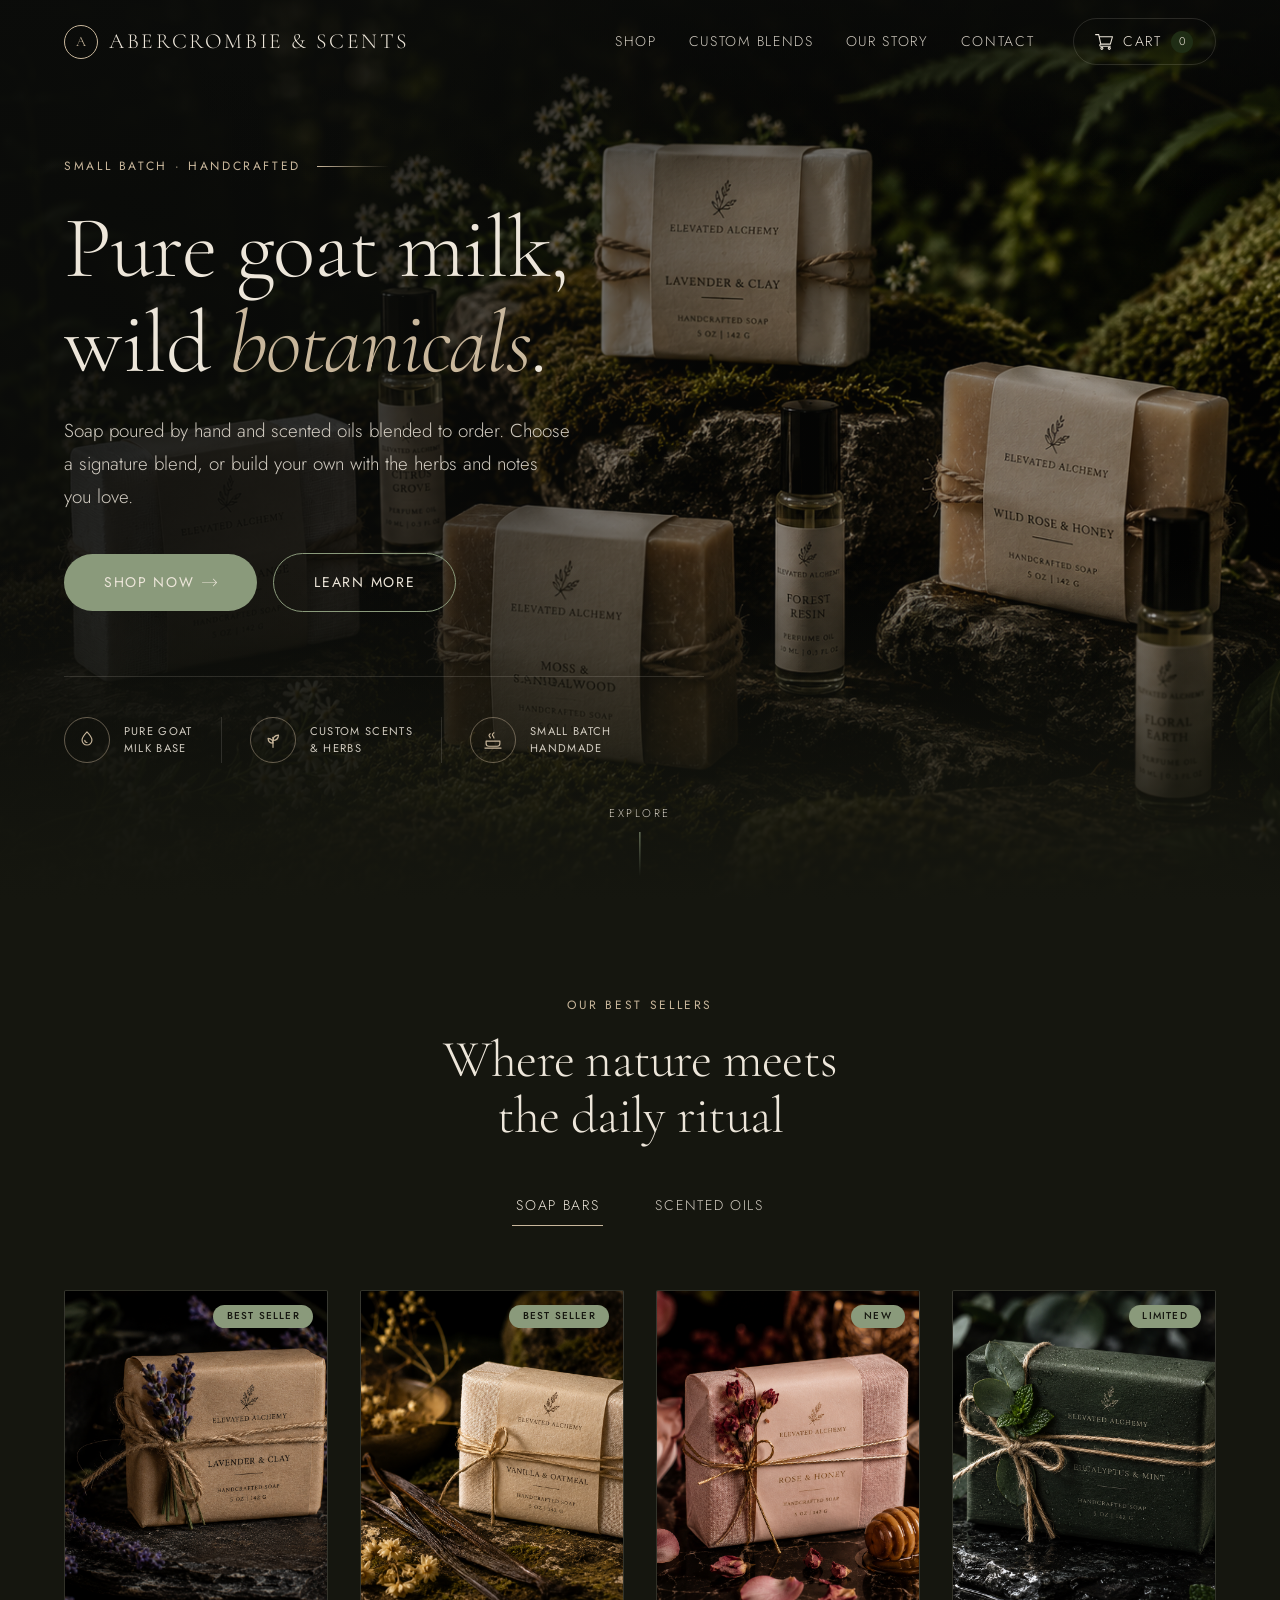
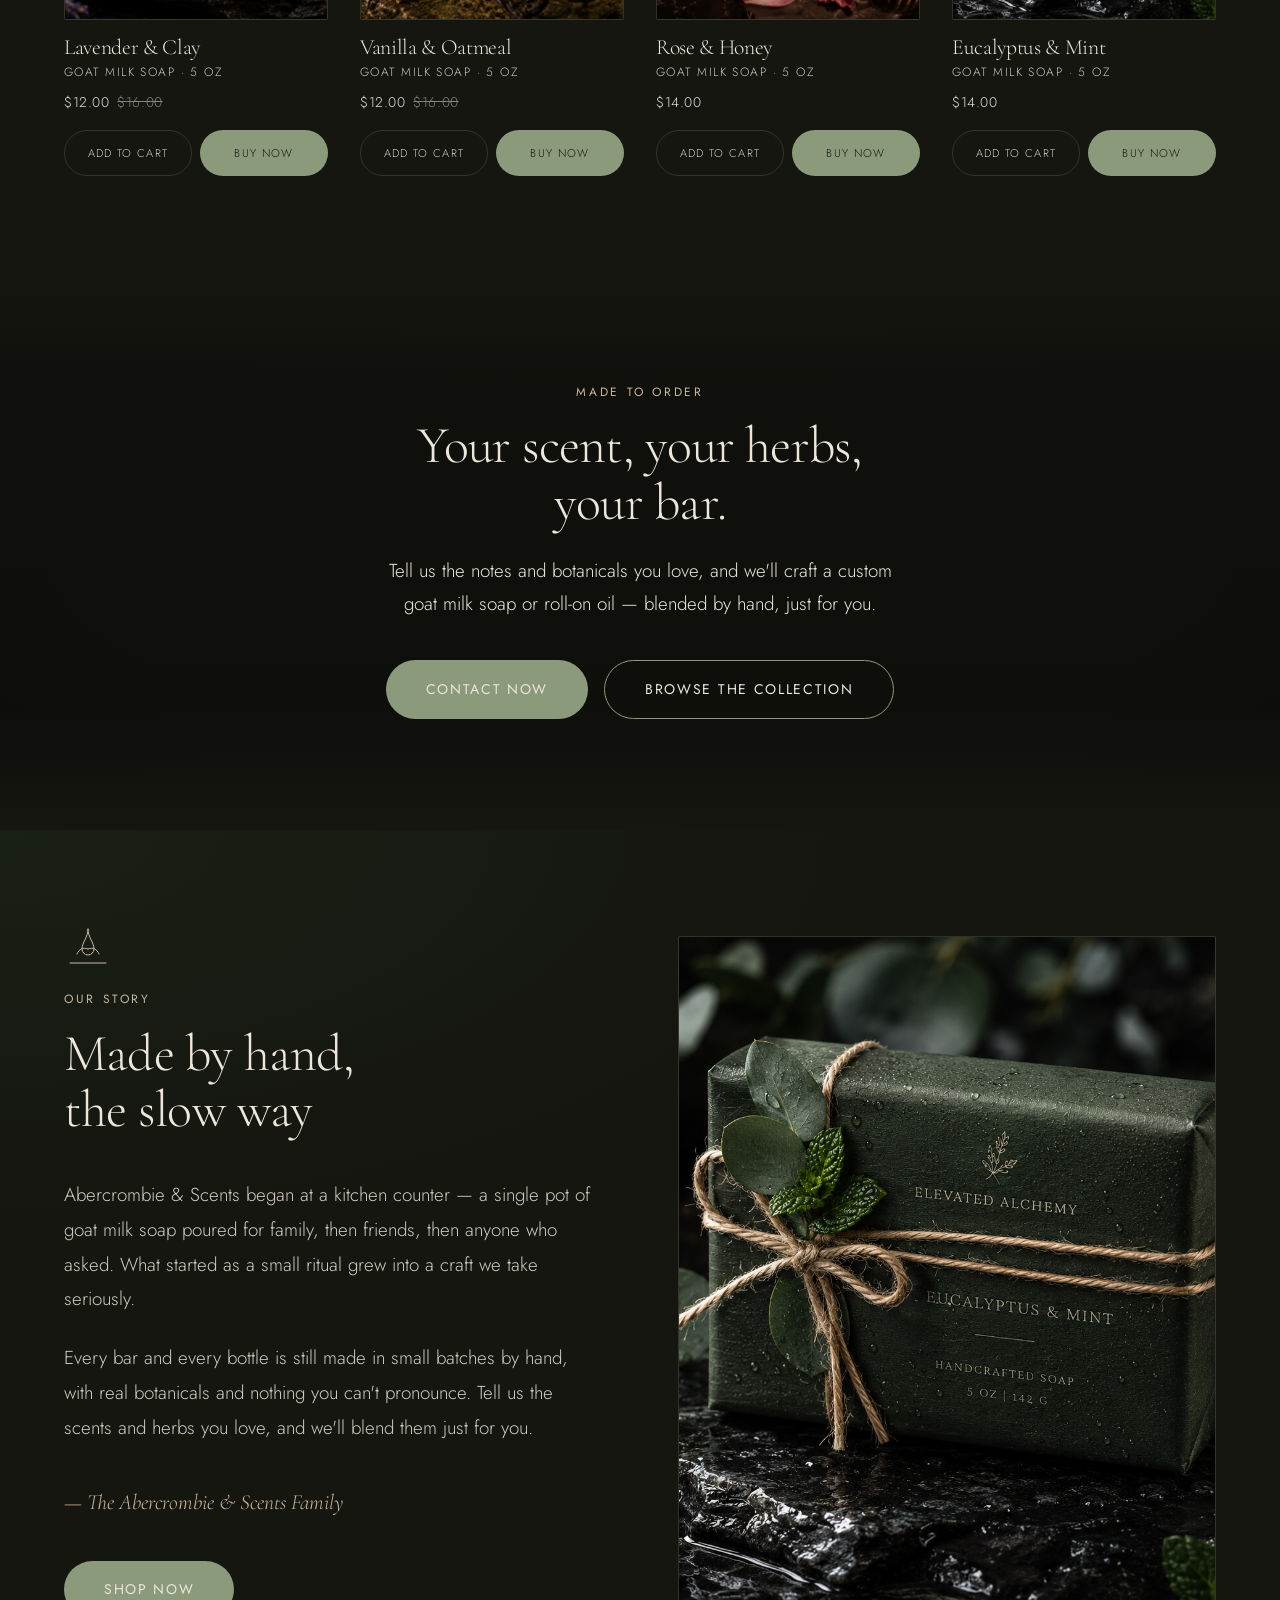
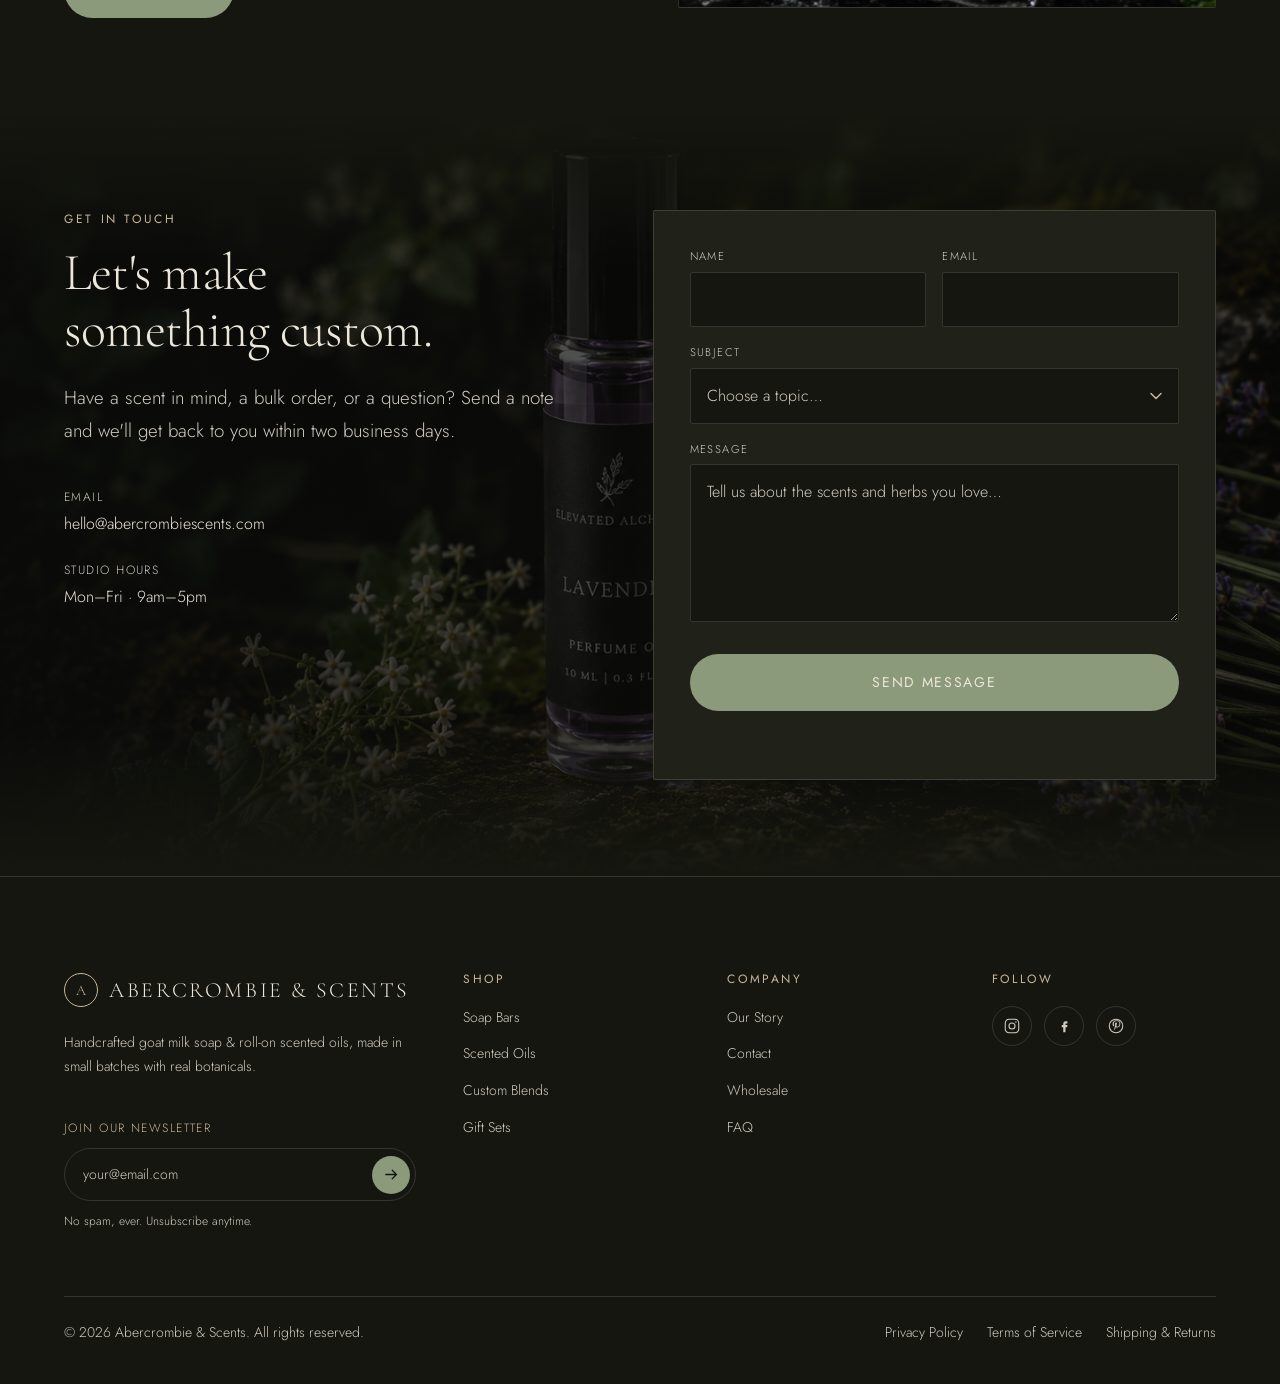
==== index.html @ 41a9bd31 "Initial commit" ====
<!DOCTYPE html>
<html lang="en">
<head>
  <meta charset="UTF-8" />
  <meta name="viewport" content="width=device-width, initial-scale=1.0" />
  <title>Abercrombie &amp; Scents — Handcrafted Goat Milk Soap &amp; Scented Oils</title>
  <meta name="description" content="Small-batch goat milk soap and roll-on scented oils, made by hand with botanicals. Custom scents and herbs on request." />

  <link rel="preconnect" href="https://fonts.googleapis.com" />
  <link rel="preconnect" href="https://fonts.gstatic.com" crossorigin />
  <link href="https://fonts.googleapis.com/css2?family=Cormorant+Garamond:ital,wght@0,300;0,400;1,300;1,400&family=Jost:wght@300;400;500&display=swap" rel="stylesheet" />

  <link rel="stylesheet" href="css/global.css" />
  <link rel="stylesheet" href="styles.css" />
</head>
<body>

  <!-- ===================== NAVIGATION ===================== -->
  <header class="nav" id="nav">
    <div class="container nav__inner">

      <a class="nav__logo" href="#" aria-label="Abercrombie and Scents — home">
        <span class="nav__mark" aria-hidden="true">A</span>
        <span class="nav__wordmark">Abercrombie &amp; Scents</span>
      </a>

      <button class="nav__toggle" id="nav-toggle" type="button"
              aria-expanded="false" aria-controls="nav-menu" aria-label="Toggle menu">
        <span></span><span></span><span></span>
      </button>

      <div class="nav__menu" id="nav-menu">
        <nav class="nav__links" aria-label="Primary">
          <a class="nav__link" href="#collection">Shop</a>
          <a class="nav__link" href="#custom">Custom Blends</a>
          <a class="nav__link" href="#about">Our Story</a>
          <a class="nav__link" href="#contact">Contact</a>
        </nav>

        <a class="nav__cart" href="#cart" data-cart-open aria-label="Open cart, 0 items">
            <svg class="nav__cart-icon" height="512pt" viewBox="0 -31 512.00026 512" width="512pt" xmlns="http://www.w3.org/2000/svg" id="fi_1170678"><path d="m164.960938 300.003906h.023437c.019531 0 .039063-.003906.058594-.003906h271.957031c6.695312 0 12.582031-4.441406 14.421875-10.878906l60-210c1.292969-4.527344.386719-9.394532-2.445313-13.152344-2.835937-3.757812-7.269531-5.96875-11.976562-5.96875h-366.632812l-10.722657-48.253906c-1.527343-6.863282-7.613281-11.746094-14.644531-11.746094h-90c-8.285156 0-15 6.714844-15 15s6.714844 15 15 15h77.96875c1.898438 8.550781 51.3125 230.917969 54.15625 243.710938-15.941406 6.929687-27.125 22.824218-27.125 41.289062 0 24.8125 20.1875 45 45 45h272c8.285156 0 15-6.714844 15-15s-6.714844-15-15-15h-272c-8.269531 0-15-6.730469-15-15 0-8.257812 6.707031-14.976562 14.960938-14.996094zm312.152343-210.003906-51.429687 180h-248.652344l-40-180zm0 0"></path><path d="m150 405c0 24.8125 20.1875 45 45 45s45-20.1875 45-45-20.1875-45-45-45-45 20.1875-45 45zm45-15c8.269531 0 15 6.730469 15 15s-6.730469 15-15 15-15-6.730469-15-15 6.730469-15 15-15zm0 0"></path><path d="m362 405c0 24.8125 20.1875 45 45 45s45-20.1875 45-45-20.1875-45-45-45-45 20.1875-45 45zm45-15c8.269531 0 15 6.730469 15 15s-6.730469 15-15 15-15-6.730469-15-15 6.730469-15 15-15zm0 0"></path></svg>
          <span class="nav__cart-label">Cart</span>
          <span class="nav__cart-count" data-cart-count>0</span>
        </a>
      </div>

    </div>
  </header>

  <main>

    <!-- ===================== HERO ===================== -->
    <section class="hero" id="hero">

      <div class="hero__media">
        <picture>
          <source srcset="images/hero-img.png" type="image/png" />
          <img src="images/hero-img.png"
               alt="Handcrafted goat milk soap bars and roll-on scented oils resting on moss-covered stone in a forest." />
        </picture>
      </div>

      <div class="container hero__inner">
        <div class="hero__content">

          <p class="eyebrow hero__eyebrow">Small Batch · Handcrafted</p>

          <h1 class="hero__title">
            Pure goat milk,<br />
            wild <em>botanicals</em>.
          </h1>

          <p class="lead hero__lead">
            Soap poured by hand and scented oils blended to order. Choose a signature
            blend, or build your own with the herbs and notes you love.
          </p>

          <div class="hero__actions">
            <a class="btn btn--primary" href="#collection">Shop Now <svg class="btn__icon" aria-hidden="true" version="1.1" id="fi_664866" xmlns="http://www.w3.org/2000/svg" xmlns:xlink="http://www.w3.org/1999/xlink" x="0px" y="0px" viewBox="0 0 512.009 512.009" xml:space="preserve">
                <g>
                    <g>
                        <path d="M508.625,247.801L508.625,247.801L392.262,131.437c-4.18-4.881-11.526-5.45-16.407-1.269
                            c-4.881,4.18-5.45,11.526-1.269,16.407c0.39,0.455,0.814,0.88,1.269,1.269l96.465,96.582H11.636C5.21,244.426,0,249.636,0,256.063
                            s5.21,11.636,11.636,11.636H472.32l-96.465,96.465c-4.881,4.18-5.45,11.526-1.269,16.407s11.526,5.45,16.407,1.269
                            c0.455-0.39,0.88-0.814,1.269-1.269l116.364-116.364C513.137,259.67,513.137,252.34,508.625,247.801z"></path>
                    </g>
                </g>
                <g>
                </g>
                <g>
                </g>
                <g>
                </g>
                <g>
                </g>
                <g>
                </g>
                <g>
                </g>
                <g>
                </g>
                <g>
                </g>
                <g>
                </g>
                <g>
                </g>
                <g>
                </g>
                <g>
                </g>
                <g>
                </g>
                <g>
                </g>
                <g>
                </g>
                </svg></a>
            <a class="btn btn--ghost" href="#about">Learn More</a>
          </div>

          <ul class="trust">

            <li class="trust__item">
              <span class="trust__icon" aria-hidden="true">
                <svg viewBox="0 0 24 24">
                  <path d="M12 3.2c3.4 3.6 5.4 6.3 5.4 8.9A5.4 5.4 0 0 1 12 17.5a5.4 5.4 0 0 1-5.4-5.4c0-2.6 2-5.3 5.4-8.9Z" />
                  <path d="M9.6 12.3a2.4 2.4 0 0 0 2.4 2.4" />
                </svg>
              </span>
              <span class="trust__label">Pure Goat<br />Milk Base</span>
            </li>

            <li class="trust__item">
              <span class="trust__icon" aria-hidden="true">
                <svg viewBox="0 0 24 24">
                  <path d="M12 20V9" />
                  <path d="M12 12.5c0-3 2.2-5.4 6-5.8-.2 3.7-2.4 5.8-6 5.8Z" />
                  <path d="M12 15.4c-3.2 0-5.2-1.9-5.4-5.2 3.4.4 5.4 2.5 5.4 5.2Z" />
                </svg>
              </span>
              <span class="trust__label">Custom Scents<br />&amp; Herbs</span>
            </li>

            <li class="trust__item">
              <span class="trust__icon" aria-hidden="true">
                <svg viewBox="0 0 24 24">
                  <path d="M4.5 13.2h15v2.6a3 3 0 0 1-3 3h-9a3 3 0 0 1-3-3z" />
                  <path d="M9 9.7c0-1.2-1.3-1.5-1.3-2.7 0-.8.6-1.4 1.3-1.8" />
                  <path d="M13 9.7c0-1.5-1.6-1.9-1.6-3.4 0-1 .7-1.8 1.6-2.3" />
                  <path d="M3.2 20.8h17.6" />
                </svg>
              </span>
              <span class="trust__label">Small Batch<br />Handmade</span>
            </li>

          </ul>

        </div>
      </div>

      <a class="hero__scroll" href="#collection" aria-label="Scroll to the collection">
        Explore
        <span aria-hidden="true"></span>
      </a>

    </section>

    <!-- ===================== BEST SELLERS ===================== -->
    <section class="section shop" id="collection">
      <div class="container">

        <header class="shop__head">
          <p class="eyebrow">Our Best Sellers</p>
          <h2 class="shop__title">Where nature meets<br />the daily ritual</h2>
        </header>

        <!-- Category tabs -->
        <div class="tabs" role="tablist" aria-label="Product categories">
          <button class="tabs__btn is-active" role="tab" type="button"
                  data-filter="soap" aria-selected="true">Soap Bars</button>
          <button class="tabs__btn" role="tab" type="button"
                  data-filter="oil" aria-selected="false">Scented Oils</button>
        </div>

        <!-- Product grid -->
        <ul class="grid" id="product-grid">

          <!-- ---------- SOAP BARS ---------- -->

          <li class="card" data-category="soap" data-id="lavender-clay" data-name="Lavender &amp; Clay" data-price="12.00" data-compare="16.00" data-meta="Goat Milk Soap · 5 oz" data-image="images/soap-1.png" data-alt="Lavender and Clay handcrafted goat milk soap bar" data-desc="Calming French lavender whipped into mineral-rich clay for a gentle, grounding clean.">
            <a class="card__link" href="#product">
              <div class="card__media">
                <span class="card__tag">Best Seller</span>
                <picture>
                  <img src="images/soap-1.png" alt="Lavender and Clay handcrafted goat milk soap bar" loading="lazy" />
                </picture>
              </div>
              <h3 class="card__name">Lavender &amp; Clay</h3>
              <p class="card__meta">Goat Milk Soap · 5 oz</p>
              <p class="card__price">$12.00 <s>$16.00</s></p>
            </a>
            <div class="card__actions">
              <button class="card__btn card__btn--add" type="button" data-add>Add to Cart</button>
              <button class="card__btn card__btn--buy" type="button" data-buy>Buy Now</button>
            </div>
          </li>

          <li class="card" data-category="soap" data-id="vanilla-oatmeal" data-name="Vanilla &amp; Oatmeal" data-price="12.00" data-compare="16.00" data-meta="Goat Milk Soap · 5 oz" data-image="images/soap-2.png" data-alt="Vanilla and Oatmeal handcrafted goat milk soap bar" data-desc="Warm vanilla and finely milled oats soothe and soften — our most comforting bar.">
            <a class="card__link" href="#product">
              <div class="card__media">
                <span class="card__tag">Best Seller</span>
                <picture>
                  <img src="images/soap-2.png" alt="Vanilla and Oatmeal handcrafted goat milk soap bar" loading="lazy" />
                </picture>
              </div>
              <h3 class="card__name">Vanilla &amp; Oatmeal</h3>
              <p class="card__meta">Goat Milk Soap · 5 oz</p>
              <p class="card__price">$12.00 <s>$16.00</s></p>
            </a>
            <div class="card__actions">
              <button class="card__btn card__btn--add" type="button" data-add>Add to Cart</button>
              <button class="card__btn card__btn--buy" type="button" data-buy>Buy Now</button>
            </div>
          </li>

          <li class="card" data-category="soap" data-id="rose-honey" data-name="Rose &amp; Honey" data-price="14.00" data-compare="" data-meta="Goat Milk Soap · 5 oz" data-image="images/soap-3.png" data-alt="Rose and Honey handcrafted goat milk soap bar" data-desc="Damask rose and raw honey for a softly floral, deeply nourishing lather.">
            <a class="card__link" href="#product">
              <div class="card__media">
                <span class="card__tag">New</span>
                <picture>
                  <img src="images/soap-3.png" alt="Rose and Honey handcrafted goat milk soap bar" loading="lazy" />
                </picture>
              </div>
              <h3 class="card__name">Rose &amp; Honey</h3>
              <p class="card__meta">Goat Milk Soap · 5 oz</p>
              <p class="card__price">$14.00</p>
            </a>
            <div class="card__actions">
              <button class="card__btn card__btn--add" type="button" data-add>Add to Cart</button>
              <button class="card__btn card__btn--buy" type="button" data-buy>Buy Now</button>
            </div>
          </li>

          <li class="card" data-category="soap" data-id="eucalyptus-mint-soap" data-name="Eucalyptus &amp; Mint" data-price="14.00" data-compare="" data-meta="Goat Milk Soap · 5 oz" data-image="images/soap-4.png" data-alt="Eucalyptus and Mint handcrafted goat milk soap bar" data-desc="Cooling eucalyptus and garden mint to wake the senses in the shower.">
            <a class="card__link" href="#product">
              <div class="card__media">
                <span class="card__tag">Limited</span>
                <picture>
                  <img src="images/soap-4.png" alt="Eucalyptus and Mint handcrafted goat milk soap bar" loading="lazy" />
                </picture>
              </div>
              <h3 class="card__name">Eucalyptus &amp; Mint</h3>
              <p class="card__meta">Goat Milk Soap · 5 oz</p>
              <p class="card__price">$14.00</p>
            </a>
            <div class="card__actions">
              <button class="card__btn card__btn--add" type="button" data-add>Add to Cart</button>
              <button class="card__btn card__btn--buy" type="button" data-buy>Buy Now</button>
            </div>
          </li>

          <!-- ---------- SCENTED OILS ---------- -->

          <li class="card" data-category="oil" data-id="pomegranate-oil" data-name="Pomegranate" data-price="18.00" data-compare="24.00" data-meta="Roll-On Oil · 10 ml" data-image="images/oil-1.png" data-alt="Pomegranate roll-on perfume oil" data-desc="Bright, tart pomegranate over a soft musk — a bold everyday signature." hidden>
            <a class="card__link" href="#product">
              <div class="card__media">
                <span class="card__tag">Best Seller</span>
                <picture>
                  <img src="images/oil-1.png" alt="Pomegranate roll-on perfume oil" loading="lazy" />
                </picture>
              </div>
              <h3 class="card__name">Pomegranate</h3>
              <p class="card__meta">Roll-On Oil · 10 ml</p>
              <p class="card__price">$18.00 <s>$24.00</s></p>
            </a>
            <div class="card__actions">
              <button class="card__btn card__btn--add" type="button" data-add>Add to Cart</button>
              <button class="card__btn card__btn--buy" type="button" data-buy>Buy Now</button>
            </div>
          </li>

          <li class="card" data-category="oil" data-id="lavender-oil" data-name="Lavender" data-price="18.00" data-compare="" data-meta="Roll-On Oil · 10 ml" data-image="images/soil-2.png" data-alt="Lavender roll-on perfume oil" data-desc="Pure lavender in a skin-safe roll-on — calm you can carry anywhere." hidden>
            <a class="card__link" href="#product">
              <div class="card__media">
                <span class="card__tag">New</span>
                <picture>
                  <img src="images/soil-2.png" alt="Lavender roll-on perfume oil" loading="lazy" />
                </picture>
              </div>
              <h3 class="card__name">Lavender</h3>
              <p class="card__meta">Roll-On Oil · 10 ml</p>
              <p class="card__price">$18.00</p>
            </a>
            <div class="card__actions">
              <button class="card__btn card__btn--add" type="button" data-add>Add to Cart</button>
              <button class="card__btn card__btn--buy" type="button" data-buy>Buy Now</button>
            </div>
          </li>

          <li class="card" data-category="oil" data-id="eucalyptus-mint-oil" data-name="Eucalyptus &amp; Mint" data-price="20.00" data-compare="" data-meta="Roll-On Oil · 10 ml" data-image="images/oil-4.png" data-alt="Eucalyptus and Mint roll-on perfume oil" data-desc="Crisp eucalyptus and mint for a clarifying, invigorating lift." hidden>
            <a class="card__link" href="#product">
              <div class="card__media">
                <span class="card__tag">Best Seller</span>
                <picture>
                  <img src="images/oil-4.png" alt="Eucalyptus and Mint roll-on perfume oil" loading="lazy" />
                </picture>
              </div>
              <h3 class="card__name">Eucalyptus &amp; Mint</h3>
              <p class="card__meta">Roll-On Oil · 10 ml</p>
              <p class="card__price">$20.00</p>
            </a>
            <div class="card__actions">
              <button class="card__btn card__btn--add" type="button" data-add>Add to Cart</button>
              <button class="card__btn card__btn--buy" type="button" data-buy>Buy Now</button>
            </div>
          </li>

          <li class="card" data-category="oil" data-id="vanilla-oil" data-name="Vanilla" data-price="20.00" data-compare="" data-meta="Roll-On Oil · 10 ml" data-image="images/oil-2.png" data-alt="Vanilla roll-on perfume oil" data-desc="Smooth vanilla warmed with honey for a cozy scent that lingers." hidden>
            <a class="card__link" href="#product">
              <div class="card__media">
                <span class="card__tag">Best Seller</span>
                <picture>
                  <img src="images/oil-2.png" alt="Vanilla roll-on perfume oil" loading="lazy" />
                </picture>
              </div>
              <h3 class="card__name">Vanilla</h3>
              <p class="card__meta">Roll-On Oil · 10 ml</p>
              <p class="card__price">$20.00</p>
            </a>
            <div class="card__actions">
              <button class="card__btn card__btn--add" type="button" data-add>Add to Cart</button>
              <button class="card__btn card__btn--buy" type="button" data-buy>Buy Now</button>
            </div>
          </li>

        </ul>

        <!-- <div class="shop__foot">
          <a class="btn btn--ghost" href="#collection">View All Products</a>
        </div> -->

      </div>
    </section>

    <!-- ===================== CUSTOM BLENDS BANNER ===================== -->
    <section class="banner" id="custom" aria-label="Custom blends">

      <!-- Rotating background — crossfades in pure CSS. Swap these three
           images for any others; order top-to-bottom = slide 1, 2, 3. -->
      <div class="banner__slides" aria-hidden="true">
        <div class="banner__slide">
          <picture><img src="images/soap-1.png" alt="" loading="lazy" /></picture>
        </div>
        <div class="banner__slide">
          <picture><img src="images/soap-4.png" alt="" loading="lazy" /></picture>
        </div>
        <div class="banner__slide">
          <picture><img src="images/oil-2.png" alt="" loading="lazy" /></picture>
        </div>
      </div>

      <div class="container banner__inner">
        <p class="eyebrow">Made to Order</p>
        <h2 class="banner__title">Your scent, your herbs,<br />your bar.</h2>
        <p class="lead banner__lead">
          Tell us the notes and botanicals you love, and we'll craft a custom
          goat milk soap or roll-on oil — blended by hand, just for you.
        </p>
        <div class="banner__actions">
          <a class="btn btn--primary" href="#contact">Contact Now</a>
          <a class="btn btn--ghost" href="#collection">Browse the Collection</a>
        </div>
      </div>

    </section>

    <!-- ===================== OUR STORY ===================== -->
    <section class="section story" id="about">
      <div class="container story__grid">

        <div class="story__content">
          <svg class="story__mark" viewBox="0 0 48 40" aria-hidden="true">
            <path d="M24 3c0 9-6 13-6 20a6 6 0 0 0 12 0c0-7-6-11-6-20Z" />
            <path d="M24 23c-5-2-9 0-11 5m11-5c5-2 9 0 11 5" />
            <path d="M6 37h36" />
          </svg>

          <p class="eyebrow">Our Story</p>
          <h2 class="story__title">Made by hand,<br />the slow way</h2>

          <div class="story__body">
            <p>Abercrombie &amp; Scents began at a kitchen counter — a single pot of
            goat milk soap poured for family, then friends, then anyone who asked.
            What started as a small ritual grew into a craft we take seriously.</p>

            <p>Every bar and every bottle is still made in small batches by hand,
            with real botanicals and nothing you can't pronounce. Tell us the scents
            and herbs you love, and we'll blend them just for you.</p>
          </div>

          <p class="story__sign">— The Abercrombie &amp; Scents Family</p>

          <a class="btn btn--primary story__cta" href="#collection">Shop Now</a>
        </div>

        <!-- Swap soap-4.png for a dedicated lifestyle/founder photo when ready -->
        <div class="story__media">
          <picture>
            <img src="images/soap-4.png"
                 alt="Handcrafted soap resting on wet stone with eucalyptus and mint" loading="lazy" />
          </picture>
        </div>

      </div>
    </section>

    <!-- ===================== CONTACT ===================== -->
    <section class="section contact" id="contact" aria-label="Contact us">

      <!-- Decorative background — swap for any moody botanical shot -->
      <div class="contact__media" aria-hidden="true">
        <picture>
          <img src="images/soil-2.png" alt="" loading="lazy" />
        </picture>
      </div>

      <div class="container contact__grid">

        <div class="contact__intro">
          <p class="eyebrow">Get in Touch</p>
          <h2 class="contact__title">Let's make<br />something custom.</h2>
          <p class="lead contact__lead">
            Have a scent in mind, a bulk order, or a question? Send a note and
            we'll get back to you within two business days.
          </p>

          <ul class="contact__details">
            <li>
              <span class="contact__label">Email</span>
              <a href="mailto:hello@abercrombiescents.com">hello@abercrombiescents.com</a>
            </li>
            <li>
              <span class="contact__label">Studio Hours</span>
              <span>Mon–Fri · 9am–5pm</span>
            </li>
          </ul>
        </div>

        <form class="contact__form" id="contact-form" novalidate>
          <div class="field-row">
            <label class="field">
              <span class="field__label">Name</span>
              <input type="text" name="name" autocomplete="name" required />
            </label>
            <label class="field">
              <span class="field__label">Email</span>
              <input type="email" name="email" autocomplete="email" required />
            </label>
          </div>

          <label class="field">
            <span class="field__label">Subject</span>
            <select class="field__select" name="subject" required>
              <option value="" disabled selected>Choose a topic…</option>
              <option value="custom">Custom blend request</option>
              <option value="general">General question</option>
              <option value="order">Order or shipping help</option>
              <option value="wholesale">Wholesale &amp; bulk orders</option>
              <option value="other">Something else</option>
            </select>
          </label>

          <label class="field">
            <span class="field__label">Message</span>
            <textarea name="message" rows="5" required
                      placeholder="Tell us about the scents and herbs you love…"></textarea>
          </label>

          <button class="btn btn--primary contact__submit" type="submit">Send Message</button>

          <p class="contact__note" id="contact-note" role="status" aria-live="polite"></p>
        </form>

      </div>
    </section>

  </main>

  <!-- ===================== FOOTER ===================== -->
  <footer class="footer">
    <div class="container">

      <div class="footer__top">

        <div class="footer__brand">
          <a class="nav__logo" href="#hero" aria-label="Abercrombie and Scents — home">
            <span class="nav__mark" aria-hidden="true">A</span>
            <span class="nav__wordmark">Abercrombie &amp; Scents</span>
          </a>
          <p class="footer__tagline">
            Handcrafted goat milk soap &amp; roll-on scented oils, made in small
            batches with real botanicals.
          </p>

          <form class="footer__news" id="newsletter-form" novalidate>
            <label class="footer__news-label" for="newsletter-email">Join our newsletter</label>
            <div class="footer__news-field">
              <input class="footer__news-input" id="newsletter-email" type="email"
                     name="email" placeholder="your@email.com" autocomplete="email" required />
              <button class="footer__news-btn" type="submit" aria-label="Subscribe">
                <svg viewBox="0 0 24 24" aria-hidden="true">
                  <path d="M4 12h15M13 6l6 6-6 6" />
                </svg>
              </button>
            </div>
            <p class="footer__news-note" id="newsletter-note" role="status" aria-live="polite">
              No spam, ever. Unsubscribe anytime.
            </p>
          </form>
        </div>

        <nav class="footer__col" aria-label="Shop">
          <h3 class="footer__heading">Shop</h3>
          <a class="footer__link" href="#collection" data-shop-tab="soap">Soap Bars</a>
          <a class="footer__link" href="#collection" data-shop-tab="oil">Scented Oils</a>
          <a class="footer__link" href="#custom">Custom Blends</a>
          <a class="footer__link" href="#collection">Gift Sets</a>
        </nav>

        <nav class="footer__col" aria-label="Company">
          <h3 class="footer__heading">Company</h3>
          <a class="footer__link" href="#about">Our Story</a>
          <a class="footer__link" href="#contact">Contact</a>
          <a class="footer__link" href="#collection">Wholesale</a>
          <a class="footer__link" href="#contact">FAQ</a>
        </nav>

        <div class="footer__col">
          <h3 class="footer__heading">Follow</h3>
          <div class="footer__social">
            <a class="footer__icon" href="#" aria-label="Instagram">
              <svg viewBox="0 0 24 24" aria-hidden="true">
                <rect x="3" y="3" width="18" height="18" rx="5" />
                <circle cx="12" cy="12" r="4" />
                <circle cx="17.2" cy="6.8" r="1" fill="currentColor" stroke="none" />
              </svg>
            </a>
            <a class="footer__icon" href="#" aria-label="Facebook">
              <svg viewBox="0 0 24 24" aria-hidden="true">
                <path d="M14.5 8.5h2V5.6h-2.3c-2 0-3.2 1.2-3.2 3.3v1.7H9v2.9h2v6.9h3v-6.9h2.2l.4-2.9H14v-1.4c0-.5.2-.7.7-.7Z" fill="currentColor" stroke="none" />
              </svg>
            </a>
            <a class="footer__icon" href="#" aria-label="Pinterest">
              <svg viewBox="0 0 24 24" aria-hidden="true">
                <circle cx="12" cy="12" r="9" />
                <path d="M9.8 18c-.3-1 0-2.3.2-3.3l1-4.2s-.3-.5-.3-1.3c0-1.2.7-2 1.5-2 .7 0 1.1.6 1.1 1.2 0 .8-.5 1.9-.7 3-.2.9.4 1.6 1.3 1.6 1.6 0 2.7-2 2.7-4.4 0-1.8-1.2-3.2-3.5-3.2a4 4 0 0 0-4.1 4c0 .8.3 1.4.7 1.8l-.3 1c0 .2-.2.3-.4.2-1-.5-1.6-1.9-1.6-3.2 0-2.6 1.9-5 5.4-5 2.9 0 5 2 5 4.7 0 2.9-1.8 5.2-4.3 5.2-.8 0-1.6-.4-1.9-.9l-.5 2c-.2.7-.6 1.5-.9 2Z" fill="currentColor" stroke="none" />
              </svg>
            </a>
          </div>
        </div>

      </div>

      <div class="footer__bottom">
        <p class="footer__copy">&copy; 2026 Abercrombie &amp; Scents. All rights reserved.</p>
        <div class="footer__legal">
          <a class="footer__link" href="#">Privacy Policy</a>
          <a class="footer__link" href="#">Terms of Service</a>
          <a class="footer__link" href="#">Shipping &amp; Returns</a>
        </div>
      </div>

    </div>
  </footer>

  <!-- ===================== CART DRAWER ===================== -->
  <div class="drawer-scrim" id="cart-scrim" hidden></div>
  <aside class="drawer" id="cart-drawer" aria-hidden="true" aria-label="Shopping cart">
    <header class="drawer__head">
      <h2 class="drawer__title">Your Cart</h2>
      <button class="drawer__close" type="button" data-cart-close aria-label="Close cart">&times;</button>
    </header>

    <div class="drawer__body" id="cart-body">
      <!-- items injected by main.js -->
    </div>

    <p class="drawer__empty" id="cart-empty">Your cart is empty.</p>

    <footer class="drawer__foot" id="cart-foot" hidden>
      <div class="drawer__row">
        <span>Subtotal</span>
        <span id="cart-subtotal">$0.00</span>
      </div>
      <p class="drawer__note">Shipping &amp; taxes calculated at checkout.</p>
      <a class="btn btn--primary drawer__checkout" href="checkout.html">Checkout</a>
    </footer>
  </aside>

  <!-- ===================== QUICK / BUY-NOW MODAL ===================== -->
  <div class="modal" id="quick-modal" aria-hidden="true">
    <div class="modal__scrim" data-modal-close></div>

    <div class="modal__dialog" role="dialog" aria-modal="true" aria-labelledby="qm-name">
      <button class="modal__close" type="button" data-modal-close aria-label="Close">&times;</button>

      <div class="modal__media">
        <picture><img id="qm-img" src="" alt="" /></picture>
      </div>

      <div class="modal__info">
        <p class="modal__meta" id="qm-meta"></p>
        <h3 class="modal__name" id="qm-name"></h3>
        <p class="modal__price" id="qm-price"></p>
        <p class="modal__desc" id="qm-desc"></p>

        <div class="qty" aria-label="Quantity">
          <button class="qty__btn" type="button" data-qty-dec aria-label="Decrease quantity">&minus;</button>
          <span class="qty__val" id="qm-qty">1</span>
          <button class="qty__btn" type="button" data-qty-inc aria-label="Increase quantity">+</button>
        </div>

        <div class="modal__actions">
          <button class="btn btn--primary" type="button" id="qm-checkout">Proceed to Checkout</button>
          <button class="btn btn--ghost" type="button" id="qm-add">Add to Cart</button>
        </div>
      </div>
    </div>
  </div>

  <script src="main.js"></script>
</body>
</html>
---- css/global.css ----
/* ==========================================================================
   ABERCROMBIE & SCENTS — GLOBAL
   Design tokens, reset, typography, and shared components.
   Page-specific styles live in styles.css
   ========================================================================== */

/* --------------------------------------------------------------------------
   1. TOKENS
   -------------------------------------------------------------------------- */
:root {
  /* Core earth palette */
  --color-black:        #15160F;   /* page base — deep warm charcoal */
  --color-charcoal:     #20221A;   /* raised surfaces */
  --color-forest:       #1E2A1C;   /* deep green */
  --color-moss:         #1f2d15;   /* mid green */
  --color-sage:         #8A9A7B;   /* light green — accents, borders */
  --color-bark:         #3A2E23;   /* dark brown */
  --color-clay:         #7A6248;   /* mid brown */
  --color-tan:          #C9B79C;   /* warm tan */
  --color-linen:        #EDE6DA;   /* off-white — primary text */
  --color-white:        #FFFFFF;

  /* Semantic */
  --bg-page:            var(--color-black);
  --bg-surface:         var(--color-charcoal);
  --text-primary:       var(--color-linen);
  --text-muted:         rgba(237, 230, 218, 0.872);
  --text-subtle:        rgba(237, 230, 218, 0.869);
  --accent:             var(--color-moss);
  --accent-hover:       #5C7248;
  --border-hairline:    rgba(237, 230, 218, 0.14);
  /* Typography */
  --font-display: "Cormorant Garamond", "Times New Roman", serif;
  --font-body:    "Jost", "Helvetica Neue", Arial, sans-serif;

  --fs-hero:    clamp(2.75rem, 8vw, 5.5rem);
  --fs-h2:      clamp(2rem, 4.5vw, 3.25rem);
  --fs-h3:      clamp(1.35rem, 2.5vw, 1.75rem);
  --fs-lead:    clamp(1rem, 1.6vw, 1.175rem);
  --fs-body:    1rem;
  --fs-small:   0.875rem;
  --fs-eyebrow: 0.75rem;

  --tracking-wide:  0.12em;
  --tracking-wider: 0.22em;

  /* Spacing */
  --space-xs:  0.5rem;
  --space-sm:  1rem;
  --space-md:  1.5rem;
  --space-lg:  2.5rem;
  --space-xl:  4rem;
  --space-2xl: 6rem;

  /* Layout */
  --container-max: 1360px;
  --gutter: clamp(1.25rem, 5vw, 4rem);
  --nav-height: 84px;

  /* Effects */
  --radius-sm: 2px;
  --radius-pill: 50px;
  --transition: 350ms cubic-bezier(0.22, 1, 0.36, 1);
}

/* --------------------------------------------------------------------------
   2. RESET
   -------------------------------------------------------------------------- */
*,
*::before,
*::after { box-sizing: border-box; }

* { margin: 0; padding: 0; }

html {
  -webkit-text-size-adjust: 100%;
  scroll-behavior: smooth;
}

body {
  background-color: var(--bg-page);
  color: var(--text-primary);
  font-family: var(--font-body);
  font-size: var(--fs-body);
  font-weight: 300;
  line-height: 1.65;
  -webkit-font-smoothing: antialiased;
  -moz-osx-font-smoothing: grayscale;
  overflow-x: hidden;
}

img, picture, svg, video {
  display: block;
  max-width: 100%;
}

button, input, textarea, select {
  font: inherit;
  color: inherit;
  background: none;
  border: none;
}

button { cursor: pointer; }

a {
  color: inherit;
  text-decoration: none;
}

ul, ol { list-style: none; }

:focus-visible {
  outline: 2px solid var(--color-sage);
  outline-offset: 3px;
}

@media (prefers-reduced-motion: reduce) {
  html { scroll-behavior: auto; }
  *, *::before, *::after {
    animation-duration: 0.01ms !important;
    animation-iteration-count: 1 !important;
    transition-duration: 0.01ms !important;
  }
}

/* --------------------------------------------------------------------------
   3. TYPOGRAPHY
   -------------------------------------------------------------------------- */
h1, h2, h3, h4 {
  font-family: var(--font-display);
  font-weight: 300;
  line-height: 1.08;
  letter-spacing: -0.015em;
}

h1 { font-size: var(--fs-hero); }
h2 { font-size: var(--fs-h2); }
h3 { font-size: var(--fs-h3); }

.eyebrow {
  font-family: var(--font-body);
  font-size: var(--fs-eyebrow);
  font-weight: 400;
  letter-spacing: var(--tracking-wider);
  text-transform: uppercase;
  color: var(--color-tan);
}

.lead {
  font-size: var(--fs-lead);
  color: var(--text-muted);
  line-height: 1.75;
  max-width: 46ch;
}

/* --------------------------------------------------------------------------
   4. LAYOUT
   -------------------------------------------------------------------------- */
.container {
  width: 100%;
  max-width: var(--container-max);
  margin-inline: auto;
  padding-inline: var(--gutter);
}

.section {
  padding-block: var(--space-2xl);
}

.visually-hidden {
  position: absolute;
  width: 1px; height: 1px;
  margin: -1px; padding: 0;
  overflow: hidden;
  clip: rect(0 0 0 0);
  white-space: nowrap;
  border: 0;
}

/* --------------------------------------------------------------------------
   5. BUTTONS
   -------------------------------------------------------------------------- */
.btn {
  display: inline-flex;
  align-items: center;
  justify-content: center;
  gap: var(--space-xs);
  padding: 1.05rem 2.5rem;
  font-size: var(--fs-small);
  font-weight: 400;
  letter-spacing: var(--tracking-wide);
  text-transform: uppercase;
  border-radius: var(--radius-pill);
  transition: background-color var(--transition), color var(--transition),
              border-color var(--transition), transform var(--transition);
  white-space: nowrap;
}

.btn:active { transform: translateY(1px); }

/* Solid-path icon inside a button (e.g. the arrow on "Shop Now") */
.btn__icon {
  width: 15px;
  height: 15px;
  flex-shrink: 0;
  fill: currentColor;
  stroke: none;
  transition: transform var(--transition);
}

.btn:hover .btn__icon { transform: translateX(4px); }

.btn--primary {
  background-color: var(--color-sage);
  color: var(--color-linen);
}
.btn--primary:hover { background-color: var(--accent-hover); }

.btn--ghost {
  border: 1px solid var(--color-sage);
  color: var(--text-primary);
}
.btn--ghost:hover {
  border-color: var(--color-sage);
  background-color: var(--color-sage);
}

/* --------------------------------------------------------------------------
   5b. FORM FIELDS  (shared — used on checkout + contact)
   -------------------------------------------------------------------------- */
.field {
  display: block;
  margin-bottom: var(--space-sm);
}

.field__label {
  display: block;
  font-size: 0.7rem;
  letter-spacing: var(--tracking-wide);
  text-transform: uppercase;
  color: var(--text-subtle);
  margin-bottom: 0.4rem;
}

.field input,
.field textarea,
.field select {
  width: 100%;
  padding: 0.85rem 1rem;
  background-color: var(--color-charcoal);
  border: 1px solid var(--border-hairline);
  border-radius: var(--radius-sm);
  color: var(--text-primary);
  transition: border-color var(--transition);
}

.field textarea {
  min-height: 7rem;
  resize: vertical;
  line-height: 1.6;
}

.field input::placeholder,
.field textarea::placeholder { color: var(--text-subtle); }

.field input:focus,
.field textarea:focus,
.field select:focus {
  outline: none;
  border-color: var(--color-sage);
}

/* Select — strip native chrome, add a custom chevron */
.field select {
  appearance: none;
  -webkit-appearance: none;
  padding-right: 2.75rem;
  cursor: pointer;
  color-scheme: dark;   /* dark native dropdown list where supported */
  background-image: url("data:image/svg+xml,%3Csvg xmlns='http://www.w3.org/2000/svg' viewBox='0 0 12 8' fill='none' stroke='%23C9B79C' stroke-width='1.5' stroke-linecap='round' stroke-linejoin='round'%3E%3Cpath d='M1 1.5 6 6.5 11 1.5'/%3E%3C/svg%3E");
  background-repeat: no-repeat;
  background-position: right 1rem center;
  background-size: 12px;
}

/* Placeholder look while the disabled first option is still selected */
.field select:required:invalid { color: var(--text-subtle); }

.field select option { color: var(--text-primary); background-color: var(--color-charcoal); }
.field select option[disabled] { color: var(--text-subtle); }

.field-row {
  display: grid;
  grid-template-columns: repeat(auto-fit, minmax(0, 1fr));
  gap: var(--space-sm);
}

/* --------------------------------------------------------------------------
   6. NAVIGATION
   -------------------------------------------------------------------------- */
.nav {
  position: fixed;
  inset: 0 0 auto 0;
  z-index: 100;
  height: var(--nav-height);
  display: flex;
  align-items: center;
  transition: background-color var(--transition), border-color var(--transition);
  border-bottom: 1px solid transparent;
}

/* Applied by main.js once the user scrolls past the fold */
.nav.is-scrolled {
  background-color: rgba(11, 12, 10, 0.88);
  backdrop-filter: blur(14px);
  border-bottom-color: var(--border-hairline);
}

.nav__inner {
  display: flex;
  align-items: center;
  justify-content: space-between;
  gap: var(--space-md);
  width: 100%;
}

.nav__logo {
  display: flex;
  align-items: center;
  gap: 0.7rem;
  flex-shrink: 0;
}

.nav__mark {
  width: 34px;
  height: 34px;
  border: 1px solid var(--color-tan);
  border-radius: 50%;
  display: grid;
  place-items: center;
  font-family: var(--font-display);
  font-size: 0.9rem;
  color: var(--color-tan);
  flex-shrink: 0;
}

.nav__wordmark {
  font-family: var(--font-display);
  font-size: clamp(1.05rem, 3vw, 1.35rem);
  letter-spacing: var(--tracking-wide);
  text-transform: uppercase;
  line-height: 1;
}

/* --- Menu — inline row on desktop, drawer on mobile --------------------- */
.nav__menu {
  display: flex;
  align-items: center;
  gap: clamp(1.5rem, 3vw, 2.75rem);
}

.nav__links {
  display: flex;
  align-items: center;
  gap: clamp(1.25rem, 2.5vw, 2.5rem);
}

.nav__link {
  position: relative;
  font-size: var(--fs-small);
  letter-spacing: var(--tracking-wide);
  text-transform: uppercase;
  color: var(--text-muted);
  transition: color var(--transition);
  padding-block: 0.25rem;
}

.nav__link::after {
  content: "";
  position: absolute;
  left: 0; bottom: 0;
  width: 100%;
  height: 1px;
  background-color: var(--color-sage);
  transform: scaleX(0);
  transform-origin: left;
  transition: transform var(--transition);
}

.nav__link:hover { color: var(--text-primary); }
.nav__link:hover::after { transform: scaleX(1); }

/* --- Cart --------------------------------------------------------------- */
.nav__cart {
  display: flex;
  align-items: center;
  gap: 0.6rem;
  flex-shrink: 0;
  padding: 0.7rem 1.35rem;
  border: 1px solid var(--border-hairline);
  border-radius: var(--radius-pill);
  font-size: var(--fs-small);
  letter-spacing: var(--tracking-wide);
  text-transform: uppercase;
  transition: border-color var(--transition), background-color var(--transition);
}
.nav__cart:hover {
  border-color: var(--color-sage);
  background-color: rgba(237, 230, 218, 0.06);
}

/* Solid-path icon — fill only, no stroke */
.nav__cart-icon {
  width: 18px;
  height: 18px;
  flex-shrink: 0;
  fill: currentColor;
  stroke: none;
}

.nav__cart-count {
  display: grid;
  place-items: center;
  min-width: 22px;
  height: 22px;
  padding-inline: 6px;
  border-radius: var(--radius-pill);
  background-color: var(--accent);
  font-size: 0.7rem;
  line-height: 1;
}

/* --- Hamburger — mobile only (shown at the breakpoint below) ------------ */
.nav__toggle {
  display: none;
  flex-direction: column;
  justify-content: center;
  align-items: center;
  gap: 5px;
  width: 44px;
  height: 44px;
  flex-shrink: 0;
}

.nav__toggle span {
  display: block;
  width: 22px;
  height: 1px;
  background-color: var(--text-primary);
  transition: transform var(--transition), opacity var(--transition);
}

.nav__toggle[aria-expanded="true"] span:nth-child(1) { transform: translateY(6px) rotate(45deg); }
.nav__toggle[aria-expanded="true"] span:nth-child(2) { opacity: 0; }
.nav__toggle[aria-expanded="true"] span:nth-child(3) { transform: translateY(-6px) rotate(-45deg); }

/* --- Mobile nav --------------------------------------------------------- */
@media (max-width: 900px) {
  :root { --nav-height: 72px; }

  .nav__toggle { display: flex; }

  /* The inline row becomes a drop-down drawer */
  .nav__menu {
    position: fixed;
    top: var(--nav-height);
    right: 0;
    left: 0;
    max-height: calc(100svh - var(--nav-height));
    overflow-y: auto;
    flex-direction: column;
    align-items: stretch;
    gap: 0;
    padding: var(--space-lg) var(--gutter) var(--space-xl);
    background-color: rgba(11, 12, 10, 0.97);
    backdrop-filter: blur(18px);
    border-bottom: 1px solid var(--border-hairline);
    transform: translateY(-10px);
    opacity: 0;
    visibility: hidden;
    pointer-events: none;
    transition: opacity var(--transition), transform var(--transition),
                visibility var(--transition);
  }

  .nav__menu.is-open {
    transform: translateY(0);
    opacity: 1;
    visibility: visible;
    pointer-events: auto;
  }

  .nav__links {
    flex-direction: column;
    align-items: flex-start;
    gap: var(--space-md);
  }

  .nav__link { font-size: 1.05rem; }

  .nav__cart {
    margin-top: var(--space-lg);
    padding: 1rem 1.35rem;
  }

  .nav__cart-label { margin-right: auto; }
}
---- styles.css ----
/* ==========================================================================
   ABERCROMBIE & SCENTS — HOME PAGE
   Page-specific styles only. Tokens, reset, buttons, and nav live in
   css/global.css
   ========================================================================== */

/* --------------------------------------------------------------------------
   HERO
   -------------------------------------------------------------------------- */
.hero {
  position: relative;
  isolation: isolate;
  min-height: 100svh;          /* svh avoids the mobile URL-bar jump */
  display: flex;
  align-items: center;
  padding-top: var(--nav-height);
  padding-bottom: var(--space-xl);
  overflow: hidden;
}

/* --- Background image ---------------------------------------------------- */
.hero__media {
  position: absolute;
  inset: 0;
  z-index: -2;
}

/* <picture> is an inline wrapper — it has to fill the frame itself */
.hero__media picture {
  display: block;
  width: 100%;
  height: 100%;
}

.hero__media img {
  width: 100%;
  height: 100%;
  object-fit: cover;
  /* Desktop: bias right so the product cluster clears the copy on the left */
  object-position: 65% 55%;
  transform: scale(1.04);
  animation: hero-drift 26s ease-in-out infinite alternate;
}

@keyframes hero-drift {
  from { transform: scale(1.04) translate3d(0, 0, 0); }
  to   { transform: scale(1.11) translate3d(-1.2%, -1%, 0); }
}

/* --- Scrims -------------------------------------------------------------- */
/* Horizontal scrim carries the copy on desktop */
.hero__media::after {
  content: "";
  position: absolute;
  inset: 0;
  background:
    linear-gradient(
      100deg,
      rgba(11, 12, 10, 0.94) 0%,
      rgba(11, 12, 10, 0.82) 28%,
      rgba(11, 12, 10, 0.38) 55%,
      rgba(11, 12, 10, 0.15) 100%
    );
}

/* Vertical scrim seats the nav and blends the fold into the page below */
.hero::before {
  content: "";
  position: absolute;
  inset: 0;
  z-index: -1;
  background:
    linear-gradient(to bottom,
      rgba(11, 12, 10, 0.72) 0%,
      rgba(11, 12, 10, 0) 22%,
      rgba(11, 12, 10, 0) 62%,
      rgba(21, 22, 15, 0.85) 92%,
      var(--color-black) 100%
    );
  pointer-events: none;
}

/* --- Copy ---------------------------------------------------------------- */
.hero__inner {
  position: relative;
  z-index: 1;
  width: 100%;
}

.hero__content {
  max-width: 40rem;
}

.hero__eyebrow {
  display: flex;
  align-items: center;
  gap: var(--space-sm);
  margin-bottom: var(--space-md);
}

/* Small rule beside the eyebrow label */
.hero__eyebrow::after {
  content: "";
  flex: 0 0 auto;
  width: clamp(2rem, 6vw, 4.5rem);
  height: 1px;
  background: linear-gradient(to right, var(--color-tan), transparent);
}

.hero__title {
  margin-bottom: var(--space-md);
  text-wrap: balance;
}

.hero__title em {
  font-style: italic;
  color: var(--color-tan);
}

.hero__lead {
  margin-bottom: var(--space-lg);
}

.hero__actions {
  display: flex;
  flex-wrap: wrap;
  align-items: center;
  gap: var(--space-sm);
}

/* --- Trust bar ----------------------------------------------------------- */
.trust {
  display: flex;
  align-items: center;
  margin-top: var(--space-xl);
  padding-top: var(--space-lg);
  border-top: 1px solid var(--border-hairline);
}

.trust__item {
  display: flex;
  align-items: center;
  gap: 0.85rem;
  padding-inline: clamp(1rem, 2.2vw, 1.9rem);
}

.trust__item:first-child { padding-left: 0; }
.trust__item:last-child  { padding-right: 0; }

/* Hairline dividers between items */
.trust__item + .trust__item {
  border-left: 1px solid var(--border-hairline);
}

.trust__icon {
  display: grid;
  place-items: center;
  width: 46px;
  height: 46px;
  flex-shrink: 0;
  border: 1px solid rgba(201, 183, 156, 0.45);
  border-radius: 50%;
  color: var(--color-tan);
  transition: border-color var(--transition), color var(--transition);
}

.trust__icon svg {
  width: 22px;
  height: 22px;
  fill: none;
  stroke: currentColor;
  stroke-width: 1.25;
  stroke-linecap: round;
  stroke-linejoin: round;
}

.trust__item:hover .trust__icon {
  border-color: var(--color-sage);
  color: var(--color-sage);
}

.trust__label {
  font-size: 0.7rem;
  font-weight: 400;
  line-height: 1.5;
  letter-spacing: var(--tracking-wide);
  text-transform: uppercase;
  color: var(--text-muted);
}

/* --- Scroll cue ---------------------------------------------------------- */
.hero__scroll {
  position: absolute;
  left: 50%;
  bottom: var(--space-md);
  transform: translateX(-50%);
  z-index: 1;
  display: flex;
  flex-direction: column;
  align-items: center;
  gap: 0.6rem;
  font-size: 0.7rem;
  letter-spacing: var(--tracking-wider);
  text-transform: uppercase;
  color: var(--text-subtle);
  transition: color var(--transition);
}

.hero__scroll:hover { color: var(--text-primary); }

.hero__scroll span {
  display: block;
  width: 1px;
  height: 44px;
  background: linear-gradient(to bottom, var(--color-sage), transparent);
}

/* --- Entrance ------------------------------------------------------------ */
.hero__content > * {
  animation: hero-rise 1s cubic-bezier(0.22, 1, 0.36, 1) backwards;
}
.hero__content > *:nth-child(1) { animation-delay: 0.10s; }
.hero__content > *:nth-child(2) { animation-delay: 0.20s; }
.hero__content > *:nth-child(3) { animation-delay: 0.30s; }
.hero__content > *:nth-child(4) { animation-delay: 0.40s; }
.hero__content > *:nth-child(5) { animation-delay: 0.50s; }

@keyframes hero-rise {
  from { opacity: 0; transform: translateY(22px); }
  to   { opacity: 1; transform: translateY(0); }
}

/* --------------------------------------------------------------------------
   HERO — RESPONSIVE
   -------------------------------------------------------------------------- */

/* Tablet: soften the horizontal scrim, widen the copy column */
@media (max-width: 1024px) {
  .hero__media img { object-position: 68% 55%; }

  .hero__media::after {
    background:
      linear-gradient(
        105deg,
        rgba(11, 12, 10, 0.94) 0%,
        rgba(11, 12, 10, 0.80) 42%,
        rgba(11, 12, 10, 0.42) 78%,
        rgba(11, 12, 10, 0.25) 100%
      );
  }

  .hero__content { max-width: 34rem; }
}

/* Mobile: copy stacks over the top, product cluster reads underneath */
@media (max-width: 768px) {
  .hero {
    min-height: 92svh;
    align-items: flex-start;
    padding-top: calc(var(--nav-height) + var(--space-lg));
  }

  .hero__media img {
    object-position: 58% 62%;
    animation: none;            /* keep the fold cheap on mobile */
    transform: none;
  }

  /* Swap to a vertical scrim — the copy now sits above the products */
  .hero__media::after {
    background:
      linear-gradient(
        to bottom,
        rgba(11, 12, 10, 0.94) 0%,
        rgba(11, 12, 10, 0.88) 38%,
        rgba(11, 12, 10, 0.55) 62%,
        rgba(11, 12, 10, 0.45) 100%
      );
  }

  .hero__content { max-width: 100%; }

  .hero__lead { max-width: 38ch; }

  .hero__actions { gap: 0.75rem; }

  .hero__actions .btn {
    flex: 1 1 auto;
    min-width: 0;
    padding-inline: 1.5rem;
  }

  /* Trust bar: icon stacks above the label, three across */
  .trust {
    margin-top: var(--space-lg);
    padding-top: var(--space-md);
    align-items: stretch;
  }

  .trust__item {
    flex: 1 1 0;
    flex-direction: column;
    align-items: center;
    text-align: center;
    gap: 0.6rem;
    padding-inline: 0.5rem;
  }

  .trust__icon {
    width: 40px;
    height: 40px;
  }

  .trust__icon svg {
    width: 19px;
    height: 19px;
  }

  .trust__label {
    font-size: 0.625rem;
    letter-spacing: 0.08em;
  }

  .hero__scroll { display: none; }
}

/* Small phones: drop the dividers, tighten the columns */
@media (max-width: 420px) {
  .trust__item {
    padding-inline: 0.25rem;
    gap: 0.5rem;
  }

  .trust__item + .trust__item { border-left: none; }

  .trust__icon {
    width: 36px;
    height: 36px;
  }

  .trust__label { font-size: 0.5875rem; }
}

/* Short landscape phones */
@media (max-height: 560px) and (orientation: landscape) {
  .hero {
    min-height: auto;
    padding-block: calc(var(--nav-height) + var(--space-md)) var(--space-lg);
  }
  .trust { display: none; }
  .hero__scroll { display: none; }
}

/* --------------------------------------------------------------------------
   BEST SELLERS / SHOP
   -------------------------------------------------------------------------- */
.shop {
  background-color: var(--bg-page);
}

.shop__head {
  text-align: center;
  margin-bottom: var(--space-lg);
}

.shop__head .eyebrow {
  display: block;
  margin-bottom: var(--space-sm);
}

.shop__title {
  text-wrap: balance;
}

/* --- Category tabs ------------------------------------------------------- */
.tabs {
  display: flex;
  justify-content: center;
  gap: clamp(1.5rem, 4vw, 3rem);
  margin-bottom: var(--space-xl);
}

.tabs__btn {
  position: relative;
  padding: 0.6rem 0.25rem;
  font-size: var(--fs-small);
  letter-spacing: var(--tracking-wide);
  text-transform: uppercase;
  color: var(--text-subtle);
  transition: color var(--transition);
}

.tabs__btn::after {
  content: "";
  position: absolute;
  left: 0; bottom: 0;
  width: 100%;
  height: 1px;
  background-color: var(--color-tan);
  transform: scaleX(0);
  transition: transform var(--transition);
}

.tabs__btn:hover { color: var(--text-primary); }

.tabs__btn.is-active {
  color: var(--text-primary);
}
.tabs__btn.is-active::after { transform: scaleX(1); }

/* --- Product grid -------------------------------------------------------- */
.grid {
  display: grid;
  grid-template-columns: repeat(4, 1fr);
  gap: clamp(1rem, 2.5vw, 2rem);
}

.card {
  display: flex;
  flex-direction: column;
}

.card[hidden] { display: none; }

.card__link {
  display: flex;
  flex-direction: column;
  flex: 1;
}

/* Media well — the placeholder tone shows until real art lands */
.card__media {
  position: relative;
  aspect-ratio: 4 / 5;
  overflow: hidden;
  margin-bottom: var(--space-sm);
  border: 1px solid var(--border-hairline);
  border-radius: var(--radius-sm);
  background:
    linear-gradient(160deg, #1A1C16 0%, #101209 100%);
}

.card__media picture {
  display: block;
  width: 100%;
  height: 100%;
}

.card__media img {
  width: 100%;
  height: 100%;
  object-fit: cover;
  transition: transform 600ms cubic-bezier(0.22, 1, 0.36, 1);
}

.card:hover .card__media img { transform: scale(1.05); }

/* --- Sage tag, top right ------------------------------------------------- */
.card__tag {
  position: absolute;
  top: 0.85rem;
  right: 0.85rem;
  z-index: 2;
  padding: 0.4rem 0.85rem;
  border-radius: var(--radius-pill);
  background-color: var(--color-sage);
  color: var(--color-black);
  font-size: 0.625rem;
  font-weight: 500;
  letter-spacing: var(--tracking-wide);
  text-transform: uppercase;
  line-height: 1;
}

/* --- Card copy ----------------------------------------------------------- */
.card__name {
  font-size: 1.35rem;
  margin-bottom: 0.2rem;
  transition: color var(--transition);
}

.card:hover .card__name { color: var(--color-tan); }

.card__meta {
  font-size: 0.75rem;
  letter-spacing: var(--tracking-wide);
  text-transform: uppercase;
  color: var(--text-subtle);
  margin-bottom: 0.5rem;
}

.card__price {
  display: flex;
  align-items: baseline;
  gap: 0.5rem;
  font-size: var(--fs-small);
  letter-spacing: 0.04em;
  margin-top: auto;
}

.card__price s {
  color: var(--text-subtle);
  opacity: 0.6;
}

/* --- Card actions: Add to Cart + Buy Now --------------------------------- */
.card__actions {
  display: grid;
  grid-template-columns: 1fr 1fr;
  gap: 0.5rem;
  margin-top: var(--space-sm);
}

.card__btn {
  padding: 0.8rem 0.5rem;
  border-radius: var(--radius-pill);
  font-size: 0.7rem;
  letter-spacing: var(--tracking-wide);
  text-transform: uppercase;
  transition: background-color var(--transition), color var(--transition),
              border-color var(--transition);
}

/* Add to Cart — quiet, outlined */
.card__btn--add {
  border: 1px solid var(--border-hairline);
  color: var(--text-muted);
}
.card__btn--add:hover {
  border-color: var(--color-sage);
  color: var(--color-linen);
}

/* Buy Now — solid, the primary action */
.card__btn--buy {
  background-color: var(--color-sage);
  color: var(--color-black);
}
.card__btn--buy:hover {
  background-color: var(--color-tan);
}

.shop__foot {
  display: flex;
  justify-content: center;
  margin-top: var(--space-xl);
}

/* --------------------------------------------------------------------------
   SHOP — RESPONSIVE
   -------------------------------------------------------------------------- */
@media (max-width: 1024px) {
  .grid { grid-template-columns: repeat(2, 1fr); }
}

@media (max-width: 768px) {
  .grid { grid-template-columns: repeat(2, 1fr); }

  .card__name { font-size: 1.15rem; }

  .tabs { margin-bottom: var(--space-lg); }
}

@media (max-width: 420px) {
  .card__tag {
    top: 0.6rem;
    right: 0.6rem;
    padding: 0.32rem 0.6rem;
    font-size: 0.5625rem;
  }

  /* Stack the two actions on the narrowest screens */
  .card__actions { grid-template-columns: 1fr; }
}

/* --------------------------------------------------------------------------
   CUSTOM BLENDS BANNER
   Full-bleed band with a 3-image CSS crossfade behind centered copy.
   -------------------------------------------------------------------------- */
.banner {
  position: relative;
  isolation: isolate;
  display: flex;
  align-items: center;
  justify-content: center;
  min-height: clamp(440px, 62vh, 640px);
  padding-block: var(--space-2xl);
  overflow: hidden;
  text-align: center;
}

/* --- Rotating background ------------------------------------------------- */
.banner__slides {
  position: absolute;
  inset: 0;
  z-index: -2;
}

.banner__slide {
  position: absolute;
  inset: 0;
  opacity: 0;
  animation: banner-crossfade 21s infinite;
}
.banner__slide:nth-child(1) { animation-delay: 0s; }
.banner__slide:nth-child(2) { animation-delay: 7s; }
.banner__slide:nth-child(3) { animation-delay: 14s; }

.banner__slide picture { display: block; width: 100%; height: 100%; }
.banner__slide img {
  width: 100%;
  height: 100%;
  object-fit: cover;
  object-position: center;
}

/* Each slide holds for ~1/3 of the cycle. The fade-out (33–38%) overlaps
   the next slide's fade-in (its 0–5%) for a seamless crossfade, no dark gap. */
@keyframes banner-crossfade {
  0%   { opacity: 0; }
  5%   { opacity: 1; }
  33%  { opacity: 1; }
  38%  { opacity: 0; }
  100% { opacity: 0; }
}

/* Scrim: (1) fades the top & bottom edges into the page color so the banner
   bleeds into the neighboring sections instead of hard-cutting — same idea as
   the hero's bottom fade; (2) darkens overall so the copy stays legible.
   The 0-alpha stops use the page RGB (21,22,15 = --color-black) so the fade
   doesn't wash through grey. */
.banner::before {
  content: "";
  position: absolute;
  inset: 0;
  z-index: -1;
  background:
    linear-gradient(to bottom,
      var(--color-black) 0%,
      rgba(21, 22, 15, 0) 22%,
      rgba(21, 22, 15, 0) 78%,
      var(--color-black) 100%),
    linear-gradient(to bottom,
      rgba(11, 12, 10, 0.5) 0%,
      rgba(11, 12, 10, 0.72) 100%),
    radial-gradient(120% 90% at 50% 50%, transparent 30%, rgba(11, 12, 10, 0.45) 100%);
}

/* --- Copy ---------------------------------------------------------------- */
.banner__inner {
  display: flex;
  flex-direction: column;
  align-items: center;
}

.banner__title {
  margin: var(--space-sm) 0 var(--space-md);
  text-wrap: balance;
}

.banner__lead {
  margin-bottom: var(--space-lg);
  color: var(--color-linen);
}

.banner__actions {
  display: flex;
  flex-wrap: wrap;
  justify-content: center;
  gap: var(--space-sm);
}

/* Hold on the first frame if motion is reduced */
@media (prefers-reduced-motion: reduce) {
  .banner__slide { animation: none; }
  .banner__slide:nth-child(1) { opacity: 1; }
}

@media (max-width: 480px) {
  .banner__actions { width: 100%; flex-direction: column; }
  .banner__actions .btn { width: 100%; }
}

/* --------------------------------------------------------------------------
   OUR STORY
   -------------------------------------------------------------------------- */
.story {
  background:
    radial-gradient(120% 80% at 0% 0%, rgba(30, 42, 28, 0.5) 0%, transparent 55%),
    var(--bg-page);
}

.story__grid {
  display: grid;
  grid-template-columns: 1fr 1fr;
  gap: clamp(2.5rem, 6vw, 5.5rem);
  align-items: center;
}

.story__content {
  display: flex;
  flex-direction: column;
  align-items: flex-start;
  max-width: 34rem;
}

.story__mark {
  width: 48px;
  height: auto;
  margin-bottom: var(--space-md);
  fill: none;
  stroke: var(--color-tan);
  stroke-width: 1;
  stroke-linecap: round;
  stroke-linejoin: round;
}

.story__title {
  margin: var(--space-sm) 0 var(--space-lg);
  text-wrap: balance;
}

.story__body {
  display: flex;
  flex-direction: column;
  gap: var(--space-md);
}

.story__body p {
  font-size: var(--fs-lead);
  line-height: 1.85;
  color: var(--text-muted);
}

.story__sign {
  margin-top: var(--space-lg);
  font-family: var(--font-display);
  font-style: italic;
  font-size: 1.35rem;
  color: var(--color-tan);
}

.story__cta {
  margin-top: var(--space-lg);
}

/* Image well — gradient shows through if the photo is ever missing */
.story__media {
  aspect-ratio: 4 / 5;
  overflow: hidden;
  border: 1px solid var(--border-hairline);
  border-radius: var(--radius-sm);
  background: linear-gradient(160deg, #1A1C16 0%, #101209 100%);
}

.story__media picture { display: block; width: 100%; height: 100%; }

.story__media img {
  width: 100%;
  height: 100%;
  object-fit: cover;
}

/* Stack on tablet/mobile: image above the text */
@media (max-width: 860px) {
  .story__grid {
    grid-template-columns: 1fr;
    gap: var(--space-lg);
  }

  .story__content {
    max-width: 100%;
    order: 2;
  }

  .story__media {
    order: 1;
    aspect-ratio: 16 / 10;
    max-height: 60vh;
  }
}

/* --------------------------------------------------------------------------
   CONTACT
   -------------------------------------------------------------------------- */
.contact {
  position: relative;
  isolation: isolate;
  overflow: hidden;
  background-color: var(--bg-page);   /* base if the image is missing */
}

/* Background image layer */
.contact__media {
  position: absolute;
  inset: 0;
  z-index: -2;
}
.contact__media picture { display: block; width: 100%; height: 100%; }
.contact__media img {
  width: 100%;
  height: 100%;
  object-fit: cover;
  object-position: center;
}

/* Scrim: darkens for legibility (heavier on the left, under the copy) and
   fades the top & bottom edges into the neighboring sections. */
.contact::before {
  content: "";
  position: absolute;
  inset: 0;
  z-index: -1;
  background:
    linear-gradient(to bottom,
      var(--color-black) 0%,
      rgba(21, 22, 15, 0) 20%,
      rgba(21, 22, 15, 0) 80%,
      var(--color-black) 100%),
    linear-gradient(to right,
      rgba(11, 12, 10, 0.9) 0%,
      rgba(11, 12, 10, 0.68) 55%,
      rgba(11, 12, 10, 0.55) 100%);
}

.contact__grid {
  display: grid;
  grid-template-columns: 1fr 1.1fr;
  gap: clamp(2.5rem, 6vw, 5rem);
  align-items: start;
}

.contact__title {
  margin: var(--space-sm) 0 var(--space-md);
  text-wrap: balance;
}

.contact__lead {
  margin-bottom: var(--space-lg);
}

.contact__details {
  display: flex;
  flex-direction: column;
  gap: var(--space-md);
}

.contact__details li {
  display: flex;
  flex-direction: column;
  gap: 0.2rem;
}

.contact__label {
  font-size: var(--fs-eyebrow);
  letter-spacing: var(--tracking-wide);
  text-transform: uppercase;
  color: var(--text-subtle);
}

.contact__details a { transition: color var(--transition); }
.contact__details a:hover { color: var(--color-tan); }

/* Form sits in a raised card */
.contact__form {
  padding: clamp(1.5rem, 3vw, 2.25rem);
  background-color: var(--color-charcoal);
  border: 1px solid var(--border-hairline);
  border-radius: var(--radius-sm);
}

/* Inputs inside the card lift to the page tone for contrast */
.contact__form .field input,
.contact__form .field textarea,
.contact__form .field select {
  background-color: var(--color-black);
}

.contact__submit { width: 100%; margin-top: var(--space-xs); }

.contact__note {
  margin-top: var(--space-sm);
  font-size: var(--fs-small);
  color: var(--text-subtle);
  text-align: center;
  min-height: 1.2em;
}
.contact__note.is-success { color: var(--color-sage); }

@media (max-width: 760px) {
  .contact__grid { grid-template-columns: 1fr; }
}

/* --------------------------------------------------------------------------
   FOOTER
   -------------------------------------------------------------------------- */
.footer {
  padding-block: var(--space-2xl) var(--space-lg);
  background-color: var(--color-black);
  border-top: 1px solid var(--border-hairline);
}

.footer__top {
  display: grid;
  grid-template-columns: 1.6fr 1fr 1fr 1fr;
  gap: var(--space-xl) var(--space-lg);
  padding-bottom: var(--space-xl);
  border-bottom: 1px solid var(--border-hairline);
}

.footer__brand { max-width: 26rem; }

.footer__brand .nav__logo { margin-bottom: var(--space-md); }

.footer__tagline {
  color: var(--text-muted);
  font-size: var(--fs-small);
  line-height: 1.7;
}

/* --- Newsletter (in the footer brand column) ---------------------------- */
.footer__news {
  margin-top: var(--space-lg);
  max-width: 22rem;
}

.footer__news-label {
  display: block;
  font-size: var(--fs-eyebrow);
  letter-spacing: var(--tracking-wide);
  text-transform: uppercase;
  color: var(--color-tan);
  margin-bottom: 0.6rem;
}

.footer__news-field {
  display: flex;
  align-items: center;
  border: 1px solid var(--border-hairline);
  border-radius: var(--radius-pill);
  padding: 0.3rem 0.3rem 0.3rem 1.1rem;
  transition: border-color var(--transition);
}
.footer__news-field:focus-within { border-color: var(--color-sage); }

.footer__news-input {
  flex: 1;
  min-width: 0;
  padding: 0.55rem 0;
  color: var(--text-primary);
  font-size: var(--fs-small);
}
.footer__news-input::placeholder { color: var(--text-subtle); }
.footer__news-input:focus { outline: none; }

.footer__news-btn {
  display: grid;
  place-items: center;
  width: 38px;
  height: 38px;
  flex-shrink: 0;
  border-radius: 50%;
  background-color: var(--color-sage);
  color: var(--color-black);
  transition: background-color var(--transition);
}
.footer__news-btn:hover { background-color: var(--color-tan); }
.footer__news-btn svg {
  width: 17px;
  height: 17px;
  fill: none;
  stroke: currentColor;
  stroke-width: 1.8;
  stroke-linecap: round;
  stroke-linejoin: round;
}

.footer__news-note {
  margin-top: 0.7rem;
  font-size: 0.75rem;
  color: var(--text-subtle);
}
.footer__news-note.is-success { color: var(--color-sage); }

.footer__col {
  display: flex;
  flex-direction: column;
  align-items: flex-start;
  gap: 0.85rem;
}

.footer__heading {
  font-family: var(--font-body);
  font-size: var(--fs-eyebrow);
  font-weight: 400;
  letter-spacing: var(--tracking-wider);
  text-transform: uppercase;
  color: var(--color-tan);
  margin-bottom: 0.35rem;
}

.footer__link {
  font-size: var(--fs-small);
  color: var(--text-muted);
  transition: color var(--transition);
}
.footer__link:hover { color: var(--text-primary); }

.footer__social {
  display: flex;
  gap: 0.75rem;
}

.footer__icon {
  display: grid;
  place-items: center;
  width: 40px;
  height: 40px;
  border: 1px solid var(--border-hairline);
  border-radius: 50%;
  color: var(--text-muted);
  transition: color var(--transition), border-color var(--transition);
}
.footer__icon:hover {
  color: var(--color-linen);
  border-color: var(--color-sage);
}
.footer__icon svg {
  width: 18px;
  height: 18px;
  fill: none;
  stroke: currentColor;
  stroke-width: 1.4;
  stroke-linecap: round;
  stroke-linejoin: round;
}

.footer__bottom {
  display: flex;
  align-items: center;
  justify-content: space-between;
  gap: var(--space-sm) var(--space-md);
  flex-wrap: wrap;
  padding-top: var(--space-md);
}

.footer__copy {
  font-size: var(--fs-small);
  color: var(--text-subtle);
}

.footer__legal {
  display: flex;
  flex-wrap: wrap;
  gap: var(--space-md);
}

@media (max-width: 860px) {
  .footer__top {
    grid-template-columns: 1fr 1fr;
  }
  .footer__brand { grid-column: 1 / -1; }
}

@media (max-width: 540px) {
  .footer__top {
    grid-template-columns: 1fr;
    gap: var(--space-lg);
  }
  .footer__bottom {
    flex-direction: column;
    align-items: flex-start;
  }
}

/* --------------------------------------------------------------------------
   CART DRAWER
   -------------------------------------------------------------------------- */
.drawer-scrim {
  position: fixed;
  inset: 0;
  z-index: 200;
  background-color: rgba(4, 5, 4, 0.6);
  backdrop-filter: blur(2px);
}

.drawer {
  position: fixed;
  top: 0;
  right: 0;
  z-index: 210;
  display: flex;
  flex-direction: column;
  width: min(420px, 100%);
  height: 100svh;
  background-color: var(--color-charcoal);
  border-left: 1px solid var(--border-hairline);
  transform: translateX(100%);
  transition: transform var(--transition);
}

.drawer.is-open { transform: translateX(0); }

.drawer__head {
  display: flex;
  align-items: center;
  justify-content: space-between;
  padding: var(--space-md) var(--space-lg);
  border-bottom: 1px solid var(--border-hairline);
}

.drawer__title {
  font-size: 1.5rem;
}

.drawer__close {
  font-size: 1.75rem;
  line-height: 1;
  color: var(--text-muted);
  transition: color var(--transition);
}
.drawer__close:hover { color: var(--text-primary); }

.drawer__body {
  flex: 1;
  overflow-y: auto;
  padding: var(--space-sm) var(--space-lg);
}

.drawer__empty {
  padding: var(--space-2xl) var(--space-lg);
  text-align: center;
  color: var(--text-subtle);
  font-size: var(--fs-small);
  letter-spacing: var(--tracking-wide);
  text-transform: uppercase;
}

/* Cart line item */
.line {
  display: grid;
  grid-template-columns: 64px 1fr auto;
  gap: var(--space-sm);
  padding: var(--space-md) 0;
  border-bottom: 1px solid var(--border-hairline);
}

.line__media {
  width: 64px;
  height: 64px;
  border-radius: var(--radius-sm);
  overflow: hidden;
  background: linear-gradient(160deg, #1A1C16, #101209);
}
.line__media img { width: 100%; height: 100%; object-fit: cover; }

.line__name { font-family: var(--font-display); font-size: 1.15rem; line-height: 1.2; }
.line__meta {
  font-size: 0.65rem;
  letter-spacing: var(--tracking-wide);
  text-transform: uppercase;
  color: var(--text-subtle);
  margin-bottom: 0.6rem;
}

.line__qty {
  display: inline-flex;
  align-items: center;
  gap: 0.9rem;
  border: 1px solid var(--border-hairline);
  border-radius: var(--radius-pill);
  padding: 0.25rem 0.75rem;
}
.line__qty button {
  color: var(--text-muted);
  font-size: 1rem;
  line-height: 1;
  transition: color var(--transition);
}
.line__qty button:hover { color: var(--text-primary); }
.line__qty span { font-size: var(--fs-small); min-width: 1ch; text-align: center; }

.line__end {
  display: flex;
  flex-direction: column;
  align-items: flex-end;
  justify-content: space-between;
}
.line__price { font-size: var(--fs-small); }
.line__remove {
  font-size: 0.65rem;
  letter-spacing: var(--tracking-wide);
  text-transform: uppercase;
  color: var(--text-subtle);
  transition: color var(--transition);
}
.line__remove:hover { color: var(--color-tan); }

.drawer__foot {
  padding: var(--space-md) var(--space-lg) var(--space-lg);
  border-top: 1px solid var(--border-hairline);
}
.drawer__row {
  display: flex;
  justify-content: space-between;
  align-items: baseline;
  font-size: 1.1rem;
  margin-bottom: 0.35rem;
}
.drawer__note {
  font-size: 0.7rem;
  color: var(--text-subtle);
  margin-bottom: var(--space-md);
}
.drawer__checkout { width: 100%; }

/* --------------------------------------------------------------------------
   QUICK / BUY-NOW MODAL
   -------------------------------------------------------------------------- */
.modal {
  position: fixed;
  inset: 0;
  z-index: 300;
  display: grid;
  place-items: center;
  padding: var(--gutter);
  opacity: 0;
  visibility: hidden;
  transition: opacity var(--transition), visibility var(--transition);
}
.modal.is-open { opacity: 1; visibility: visible; }

.modal__scrim {
  position: absolute;
  inset: 0;
  background-color: rgba(4, 5, 4, 0.72);
  backdrop-filter: blur(3px);
}

.modal__dialog {
  position: relative;
  z-index: 1;
  display: grid;
  grid-template-columns: 1fr 1fr;
  width: min(760px, 100%);
  max-height: 90svh;
  overflow: hidden;
  background-color: var(--color-charcoal);
  border: 1px solid var(--border-hairline);
  border-radius: var(--radius-sm);
  transform: translateY(12px) scale(0.98);
  transition: transform var(--transition);
}
.modal.is-open .modal__dialog { transform: translateY(0) scale(1); }

.modal__close {
  position: absolute;
  top: 0.75rem;
  right: 0.9rem;
  z-index: 2;
  font-size: 1.9rem;
  line-height: 1;
  color: var(--color-linen);
  text-shadow: 0 1px 6px rgba(0, 0, 0, 0.6);
  transition: color var(--transition);
}
.modal__close:hover { color: var(--color-tan); }

.modal__media {
  background: linear-gradient(160deg, #1A1C16, #101209);
}
.modal__media picture { display: block; width: 100%; height: 100%; }
.modal__media img { width: 100%; height: 100%; object-fit: cover; }

.modal__info {
  padding: var(--space-lg);
  overflow-y: auto;
}
.modal__meta {
  font-size: 0.7rem;
  letter-spacing: var(--tracking-wide);
  text-transform: uppercase;
  color: var(--text-subtle);
  margin-bottom: 0.4rem;
}
.modal__name { font-size: 2rem; margin-bottom: 0.4rem; }
.modal__price {
  font-size: 1.15rem;
  color: var(--color-tan);
  margin-bottom: var(--space-md);
}
.modal__desc {
  color: var(--text-muted);
  line-height: 1.75;
  margin-bottom: var(--space-md);
}

.qty {
  display: inline-flex;
  align-items: center;
  gap: var(--space-md);
  border: 1px solid var(--border-hairline);
  border-radius: var(--radius-pill);
  padding: 0.5rem 1.1rem;
  margin-bottom: var(--space-md);
}
.qty__btn {
  font-size: 1.2rem;
  line-height: 1;
  color: var(--text-muted);
  transition: color var(--transition);
}
.qty__btn:hover { color: var(--text-primary); }
.qty__val { min-width: 1.5ch; text-align: center; }

.modal__actions {
  display: flex;
  flex-direction: column;
  gap: 0.6rem;
}
.modal__actions .btn { width: 100%; }

/* --- Modal responsive ---------------------------------------------------- */
@media (max-width: 640px) {
  .modal__dialog {
    grid-template-columns: 1fr;
    max-height: 92svh;
    overflow-y: auto;
  }
  .modal__media { aspect-ratio: 16 / 10; }
  .modal__name { font-size: 1.6rem; }
}

@media (max-width: 480px) {
  .drawer { width: 100%; }
}
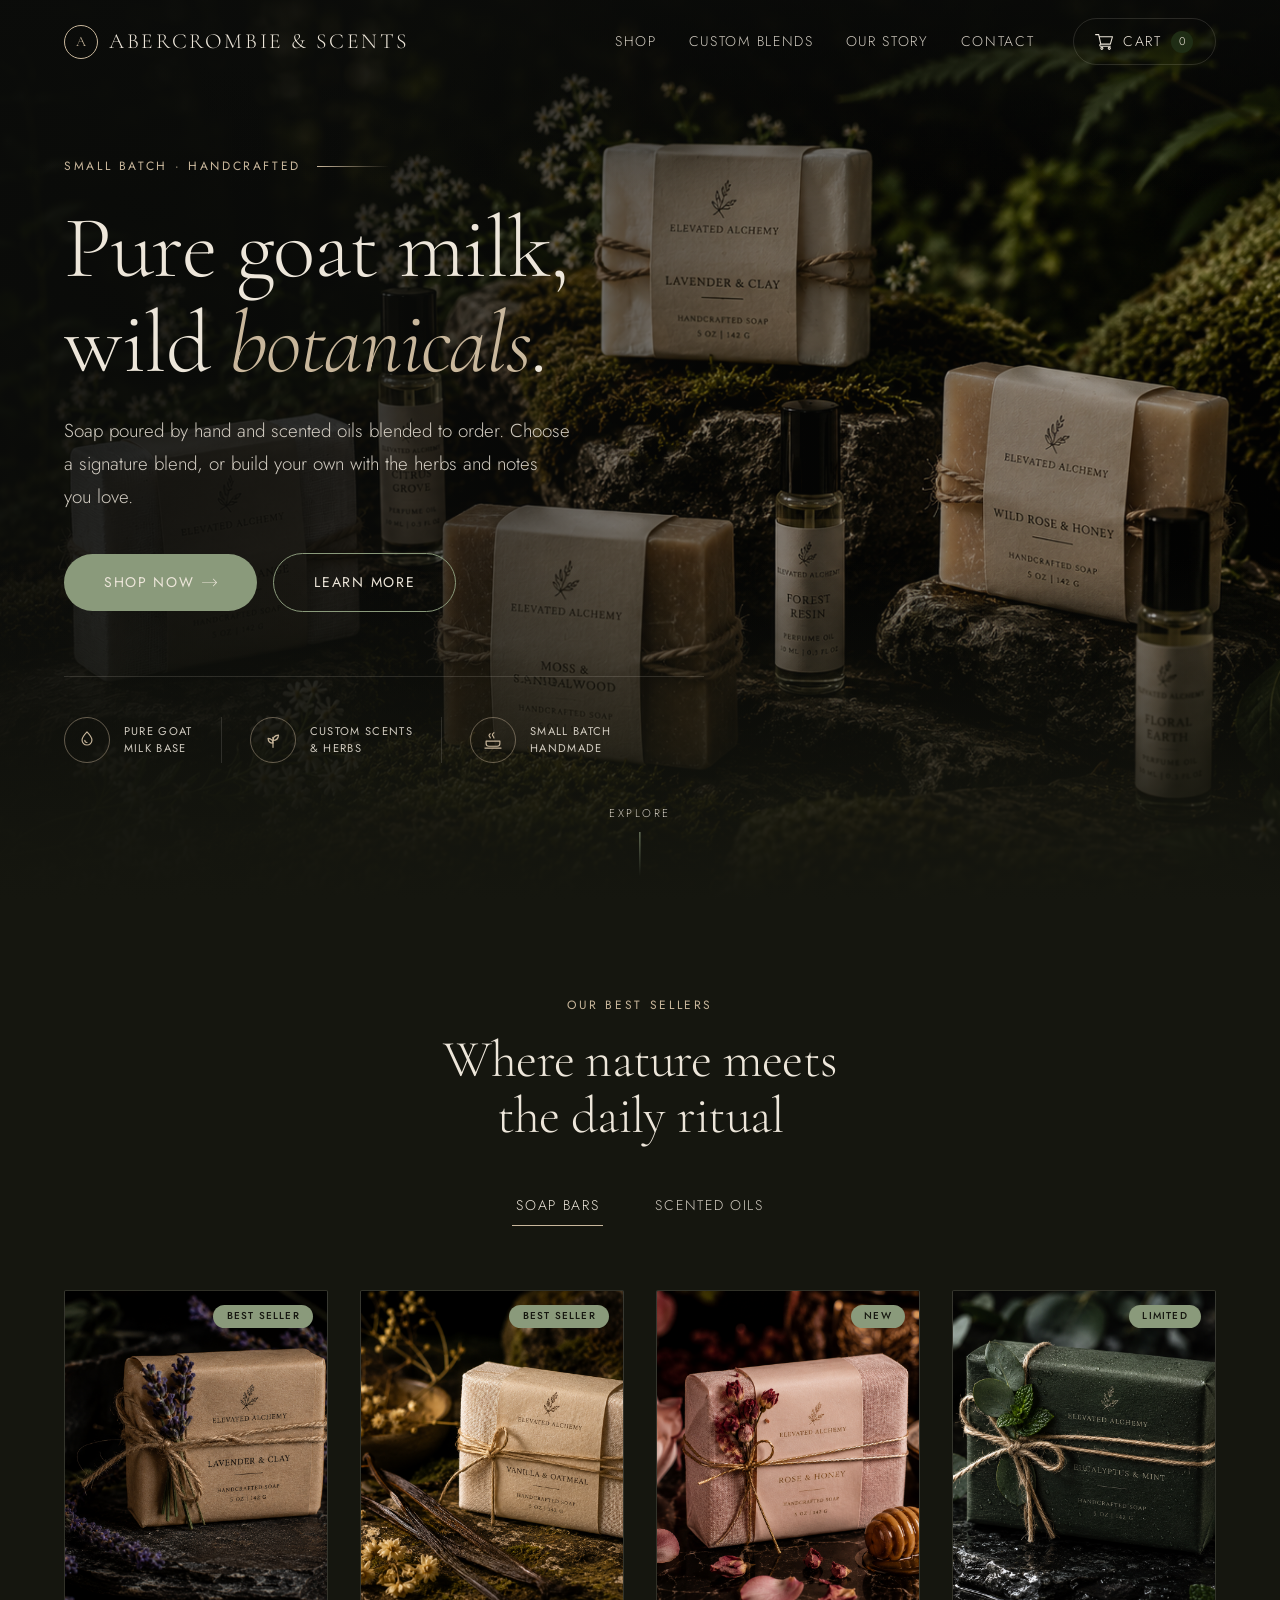
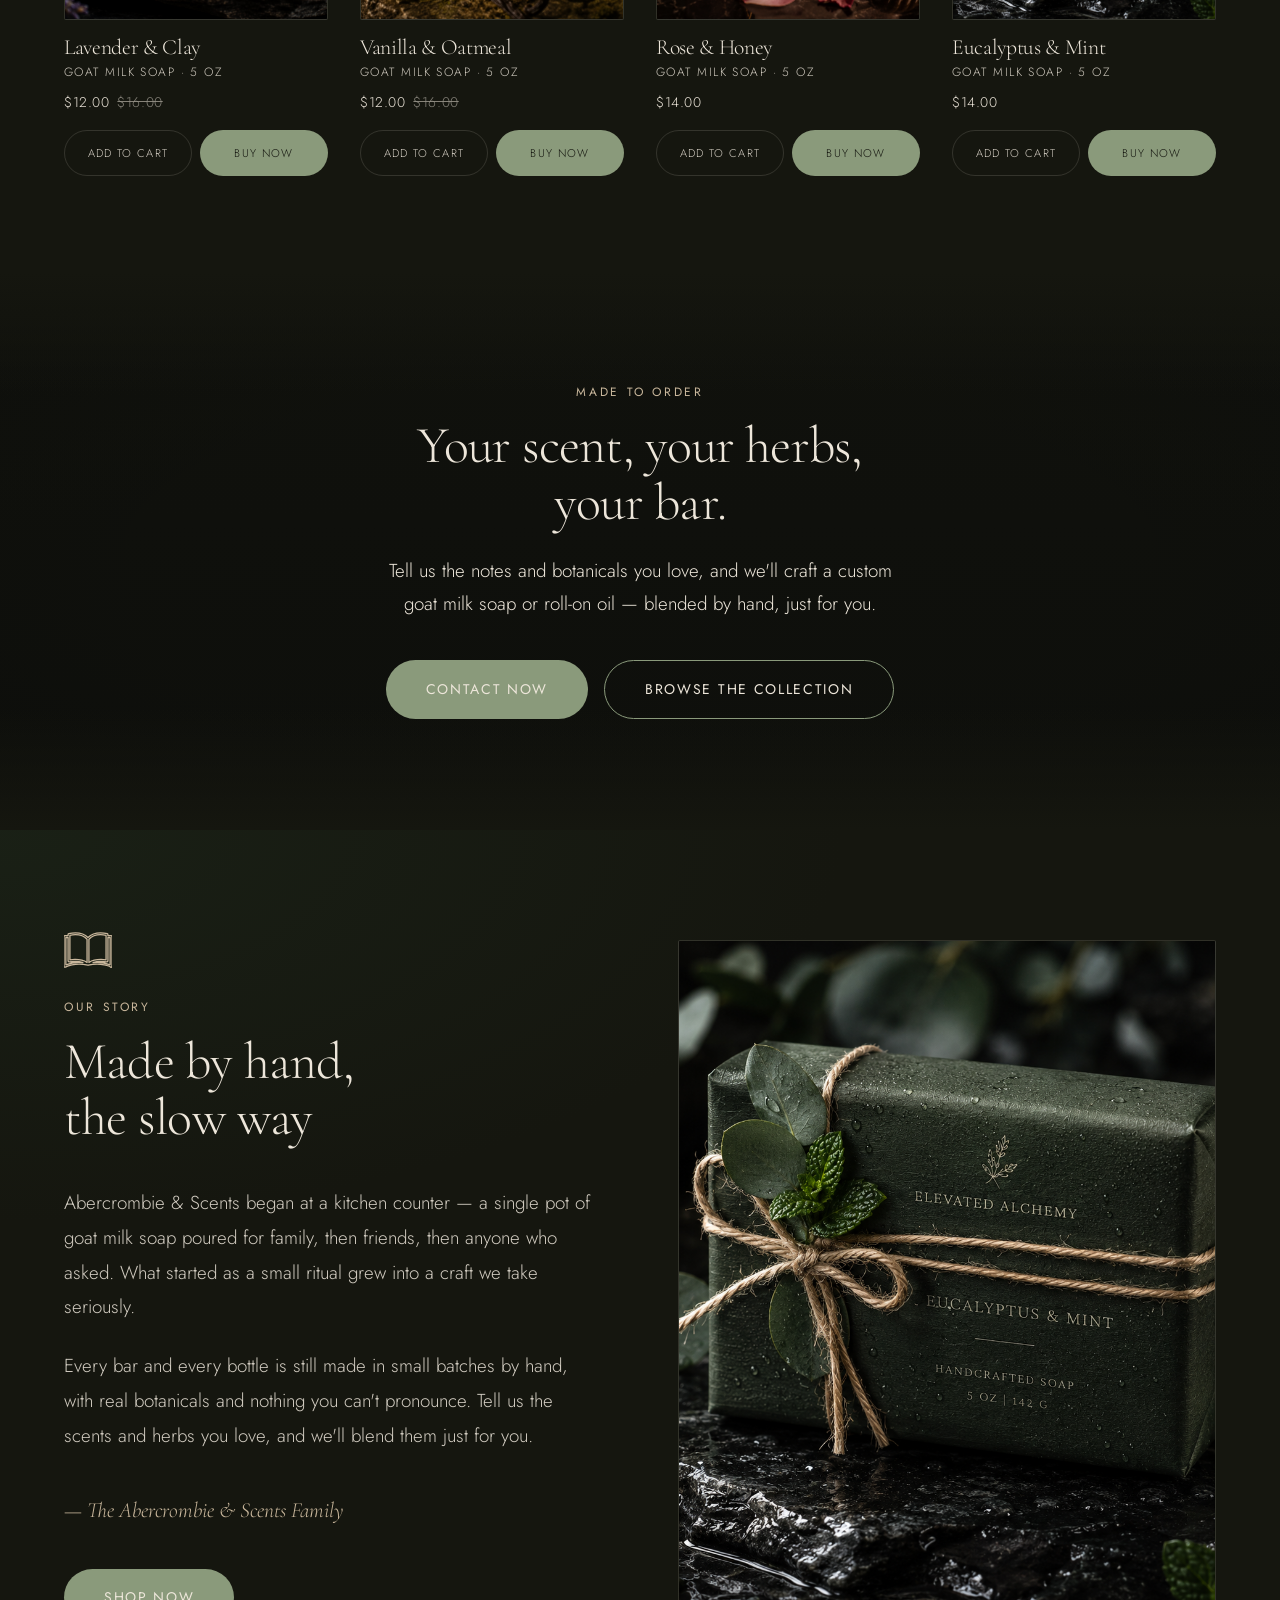
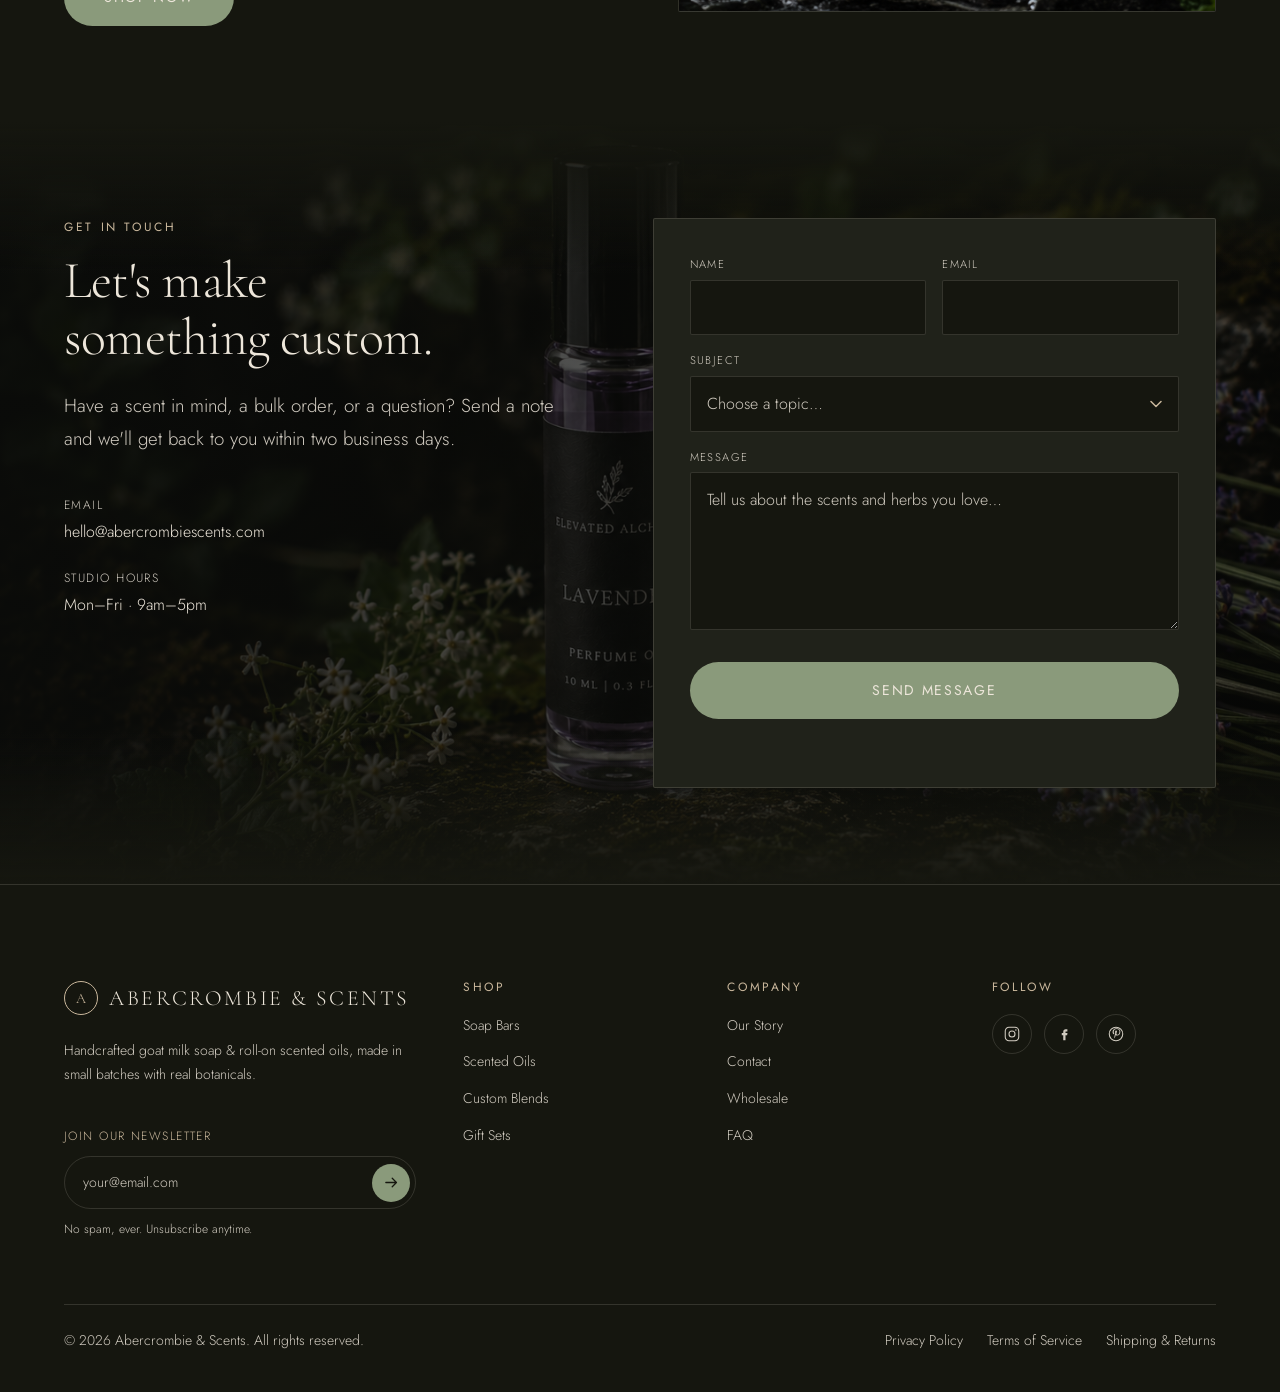
==== commit be34a6c1: "update" ====
--- a/index.html
+++ b/index.html
@@ -380,10 +380,54 @@
       <div class="container story__grid">
 
         <div class="story__content">
-          <svg class="story__mark" viewBox="0 0 48 40" aria-hidden="true">
-            <path d="M24 3c0 9-6 13-6 20a6 6 0 0 0 12 0c0-7-6-11-6-20Z" />
-            <path d="M24 23c-5-2-9 0-11 5m11-5c5-2 9 0 11 5" />
-            <path d="M6 37h36" />
+          <svg class="story__mark" version="1.1" id="fi_864685" xmlns="http://www.w3.org/2000/svg" xmlns:xlink="http://www.w3.org/1999/xlink" x="0px" y="0px" viewBox="0 0 412.72 412.72" style="enable-background:new 0 0 412.72 412.72;" xml:space="preserve">
+          <g>
+            <g>
+              <path d="M404.72,82.944c-0.027,0-0.054,0-0.08,0h0h-27.12v-9.28c0.146-3.673-2.23-6.974-5.76-8
+                c-18.828-4.934-38.216-7.408-57.68-7.36c-32,0-75.6,7.2-107.84,40c-32-33.12-75.92-40-107.84-40
+                c-19.464-0.048-38.852,2.426-57.68,7.36c-3.53,1.026-5.906,4.327-5.76,8v9.2H8c-4.418,0-8,3.582-8,8v255.52c0,4.418,3.582,8,8,8
+                c1.374-0.004,2.724-0.362,3.92-1.04c0.8-0.4,80.8-44.16,192.48-16h1.2h0.72c0.638,0.077,1.282,0.077,1.92,0
+                c112-28.4,192,15.28,192.48,16c2.475,1.429,5.525,1.429,8,0c2.46-1.42,3.983-4.039,4-6.88V90.944
+                C412.72,86.526,409.139,82.944,404.72,82.944z M16,333.664V98.944h19.12v200.64c-0.05,4.418,3.491,8.04,7.909,8.09
+                c0.432,0.005,0.864-0.025,1.291-0.09c16.55-2.527,33.259-3.864,50-4c23.19-0.402,46.283,3.086,68.32,10.32
+                C112.875,307.886,62.397,314.688,16,333.664z M94.32,287.664c-14.551,0.033-29.085,0.968-43.52,2.8V79.984
+                c15.576-3.47,31.482-5.241,47.44-5.28c29.92,0,71.2,6.88,99.84,39.2l0.24,199.28C181.68,302.304,149.2,287.664,94.32,287.664z
+                M214.32,113.904c28.64-32,69.92-39.2,99.84-39.2c15.957,0.047,31.863,1.817,47.44,5.28v210.48
+                c-14.354-1.849-28.808-2.811-43.28-2.88c-54.56,0-87.12,14.64-104,25.52V113.904z M396.64,333.664
+                c-46.496-19.028-97.09-25.831-146.96-19.76c22.141-7.26,45.344-10.749,68.64-10.32c16.846,0.094,33.663,1.404,50.32,3.92
+                c4.368,0.663,8.447-2.341,9.11-6.709c0.065-0.427,0.095-0.859,0.09-1.291V98.944h19.12L396.64,333.664z"></path>
+            </g>
+          </g>
+          <g>
+          </g>
+          <g>
+          </g>
+          <g>
+          </g>
+          <g>
+          </g>
+          <g>
+          </g>
+          <g>
+          </g>
+          <g>
+          </g>
+          <g>
+          </g>
+          <g>
+          </g>
+          <g>
+          </g>
+          <g>
+          </g>
+          <g>
+          </g>
+          <g>
+          </g>
+          <g>
+          </g>
+          <g>
+          </g>
           </svg>
 
           <p class="eyebrow">Our Story</p>
--- a/css/global.css
+++ b/css/global.css
@@ -506,3 +506,185 @@
 
   .nav__cart-label { margin-right: auto; }
 }
+
+/* --------------------------------------------------------------------------
+   7. FOOTER  (shared — used on the home + checkout pages)
+   -------------------------------------------------------------------------- */
+.footer {
+  padding-block: var(--space-2xl) var(--space-lg);
+  background-color: var(--color-black);
+  border-top: 1px solid var(--border-hairline);
+}
+
+.footer__top {
+  display: grid;
+  grid-template-columns: 1.6fr 1fr 1fr 1fr;
+  gap: var(--space-xl) var(--space-lg);
+  padding-bottom: var(--space-xl);
+  border-bottom: 1px solid var(--border-hairline);
+}
+
+.footer__brand { max-width: 26rem; }
+
+.footer__brand .nav__logo { margin-bottom: var(--space-md); }
+
+.footer__tagline {
+  color: var(--text-muted);
+  font-size: var(--fs-small);
+  line-height: 1.7;
+}
+
+/* --- Newsletter (in the footer brand column) ---------------------------- */
+.footer__news {
+  margin-top: var(--space-lg);
+  max-width: 22rem;
+}
+
+.footer__news-label {
+  display: block;
+  font-size: var(--fs-eyebrow);
+  letter-spacing: var(--tracking-wide);
+  text-transform: uppercase;
+  color: var(--color-tan);
+  margin-bottom: 0.6rem;
+}
+
+.footer__news-field {
+  display: flex;
+  align-items: center;
+  border: 1px solid var(--border-hairline);
+  border-radius: var(--radius-pill);
+  padding: 0.3rem 0.3rem 0.3rem 1.1rem;
+  transition: border-color var(--transition);
+}
+.footer__news-field:focus-within { border-color: var(--color-sage); }
+
+.footer__news-input {
+  flex: 1;
+  min-width: 0;
+  padding: 0.55rem 0;
+  color: var(--text-primary);
+  font-size: var(--fs-small);
+}
+.footer__news-input::placeholder { color: var(--text-subtle); }
+.footer__news-input:focus { outline: none; }
+
+.footer__news-btn {
+  display: grid;
+  place-items: center;
+  width: 38px;
+  height: 38px;
+  flex-shrink: 0;
+  border-radius: 50%;
+  background-color: var(--color-sage);
+  color: var(--color-black);
+  transition: background-color var(--transition);
+}
+.footer__news-btn:hover { background-color: var(--color-tan); }
+.footer__news-btn svg {
+  width: 17px;
+  height: 17px;
+  fill: none;
+  stroke: currentColor;
+  stroke-width: 1.8;
+  stroke-linecap: round;
+  stroke-linejoin: round;
+}
+
+.footer__news-note {
+  margin-top: 0.7rem;
+  font-size: 0.75rem;
+  color: var(--text-subtle);
+}
+.footer__news-note.is-success { color: var(--color-sage); }
+
+.footer__col {
+  display: flex;
+  flex-direction: column;
+  align-items: flex-start;
+  gap: 0.85rem;
+}
+
+.footer__heading {
+  font-family: var(--font-body);
+  font-size: var(--fs-eyebrow);
+  font-weight: 400;
+  letter-spacing: var(--tracking-wider);
+  text-transform: uppercase;
+  color: var(--color-tan);
+  margin-bottom: 0.35rem;
+}
+
+.footer__link {
+  font-size: var(--fs-small);
+  color: var(--text-muted);
+  transition: color var(--transition);
+}
+.footer__link:hover { color: var(--text-primary); }
+
+.footer__social {
+  display: flex;
+  gap: 0.75rem;
+}
+
+.footer__icon {
+  display: grid;
+  place-items: center;
+  width: 40px;
+  height: 40px;
+  border: 1px solid var(--border-hairline);
+  border-radius: 50%;
+  color: var(--text-muted);
+  transition: color var(--transition), border-color var(--transition);
+}
+.footer__icon:hover {
+  color: var(--color-linen);
+  border-color: var(--color-sage);
+}
+.footer__icon svg {
+  width: 18px;
+  height: 18px;
+  fill: none;
+  stroke: currentColor;
+  stroke-width: 1.4;
+  stroke-linecap: round;
+  stroke-linejoin: round;
+}
+
+.footer__bottom {
+  display: flex;
+  align-items: center;
+  justify-content: space-between;
+  gap: var(--space-sm) var(--space-md);
+  flex-wrap: wrap;
+  padding-top: var(--space-md);
+}
+
+.footer__copy {
+  font-size: var(--fs-small);
+  color: var(--text-subtle);
+}
+
+.footer__legal {
+  display: flex;
+  flex-wrap: wrap;
+  gap: var(--space-md);
+}
+
+@media (max-width: 860px) {
+  .footer__top {
+    grid-template-columns: 1fr 1fr;
+  }
+  .footer__brand { grid-column: 1 / -1; }
+}
+
+@media (max-width: 540px) {
+  .footer__top {
+    grid-template-columns: 1fr;
+    gap: var(--space-lg);
+  }
+  .footer__bottom {
+    flex-direction: column;
+    align-items: flex-start;
+  }
+}
--- a/styles.css
+++ b/styles.css
@@ -710,7 +710,7 @@
   margin-bottom: var(--space-md);
   fill: none;
   stroke: var(--color-tan);
-  stroke-width: 1;
+  stroke-width: 11;
   stroke-linecap: round;
   stroke-linejoin: round;
 }
@@ -891,187 +891,7 @@
   .contact__grid { grid-template-columns: 1fr; }
 }
 
-/* --------------------------------------------------------------------------
-   FOOTER
-   -------------------------------------------------------------------------- */
-.footer {
-  padding-block: var(--space-2xl) var(--space-lg);
-  background-color: var(--color-black);
-  border-top: 1px solid var(--border-hairline);
-}
-
-.footer__top {
-  display: grid;
-  grid-template-columns: 1.6fr 1fr 1fr 1fr;
-  gap: var(--space-xl) var(--space-lg);
-  padding-bottom: var(--space-xl);
-  border-bottom: 1px solid var(--border-hairline);
-}
-
-.footer__brand { max-width: 26rem; }
-
-.footer__brand .nav__logo { margin-bottom: var(--space-md); }
-
-.footer__tagline {
-  color: var(--text-muted);
-  font-size: var(--fs-small);
-  line-height: 1.7;
-}
-
-/* --- Newsletter (in the footer brand column) ---------------------------- */
-.footer__news {
-  margin-top: var(--space-lg);
-  max-width: 22rem;
-}
-
-.footer__news-label {
-  display: block;
-  font-size: var(--fs-eyebrow);
-  letter-spacing: var(--tracking-wide);
-  text-transform: uppercase;
-  color: var(--color-tan);
-  margin-bottom: 0.6rem;
-}
-
-.footer__news-field {
-  display: flex;
-  align-items: center;
-  border: 1px solid var(--border-hairline);
-  border-radius: var(--radius-pill);
-  padding: 0.3rem 0.3rem 0.3rem 1.1rem;
-  transition: border-color var(--transition);
-}
-.footer__news-field:focus-within { border-color: var(--color-sage); }
-
-.footer__news-input {
-  flex: 1;
-  min-width: 0;
-  padding: 0.55rem 0;
-  color: var(--text-primary);
-  font-size: var(--fs-small);
-}
-.footer__news-input::placeholder { color: var(--text-subtle); }
-.footer__news-input:focus { outline: none; }
-
-.footer__news-btn {
-  display: grid;
-  place-items: center;
-  width: 38px;
-  height: 38px;
-  flex-shrink: 0;
-  border-radius: 50%;
-  background-color: var(--color-sage);
-  color: var(--color-black);
-  transition: background-color var(--transition);
-}
-.footer__news-btn:hover { background-color: var(--color-tan); }
-.footer__news-btn svg {
-  width: 17px;
-  height: 17px;
-  fill: none;
-  stroke: currentColor;
-  stroke-width: 1.8;
-  stroke-linecap: round;
-  stroke-linejoin: round;
-}
-
-.footer__news-note {
-  margin-top: 0.7rem;
-  font-size: 0.75rem;
-  color: var(--text-subtle);
-}
-.footer__news-note.is-success { color: var(--color-sage); }
-
-.footer__col {
-  display: flex;
-  flex-direction: column;
-  align-items: flex-start;
-  gap: 0.85rem;
-}
-
-.footer__heading {
-  font-family: var(--font-body);
-  font-size: var(--fs-eyebrow);
-  font-weight: 400;
-  letter-spacing: var(--tracking-wider);
-  text-transform: uppercase;
-  color: var(--color-tan);
-  margin-bottom: 0.35rem;
-}
-
-.footer__link {
-  font-size: var(--fs-small);
-  color: var(--text-muted);
-  transition: color var(--transition);
-}
-.footer__link:hover { color: var(--text-primary); }
-
-.footer__social {
-  display: flex;
-  gap: 0.75rem;
-}
-
-.footer__icon {
-  display: grid;
-  place-items: center;
-  width: 40px;
-  height: 40px;
-  border: 1px solid var(--border-hairline);
-  border-radius: 50%;
-  color: var(--text-muted);
-  transition: color var(--transition), border-color var(--transition);
-}
-.footer__icon:hover {
-  color: var(--color-linen);
-  border-color: var(--color-sage);
-}
-.footer__icon svg {
-  width: 18px;
-  height: 18px;
-  fill: none;
-  stroke: currentColor;
-  stroke-width: 1.4;
-  stroke-linecap: round;
-  stroke-linejoin: round;
-}
-
-.footer__bottom {
-  display: flex;
-  align-items: center;
-  justify-content: space-between;
-  gap: var(--space-sm) var(--space-md);
-  flex-wrap: wrap;
-  padding-top: var(--space-md);
-}
-
-.footer__copy {
-  font-size: var(--fs-small);
-  color: var(--text-subtle);
-}
-
-.footer__legal {
-  display: flex;
-  flex-wrap: wrap;
-  gap: var(--space-md);
-}
-
-@media (max-width: 860px) {
-  .footer__top {
-    grid-template-columns: 1fr 1fr;
-  }
-  .footer__brand { grid-column: 1 / -1; }
-}
-
-@media (max-width: 540px) {
-  .footer__top {
-    grid-template-columns: 1fr;
-    gap: var(--space-lg);
-  }
-  .footer__bottom {
-    flex-direction: column;
-    align-items: flex-start;
-  }
-}
+/* FOOTER styles are shared — moved to css/global.css (used on home + checkout) */
 
 /* --------------------------------------------------------------------------
    CART DRAWER
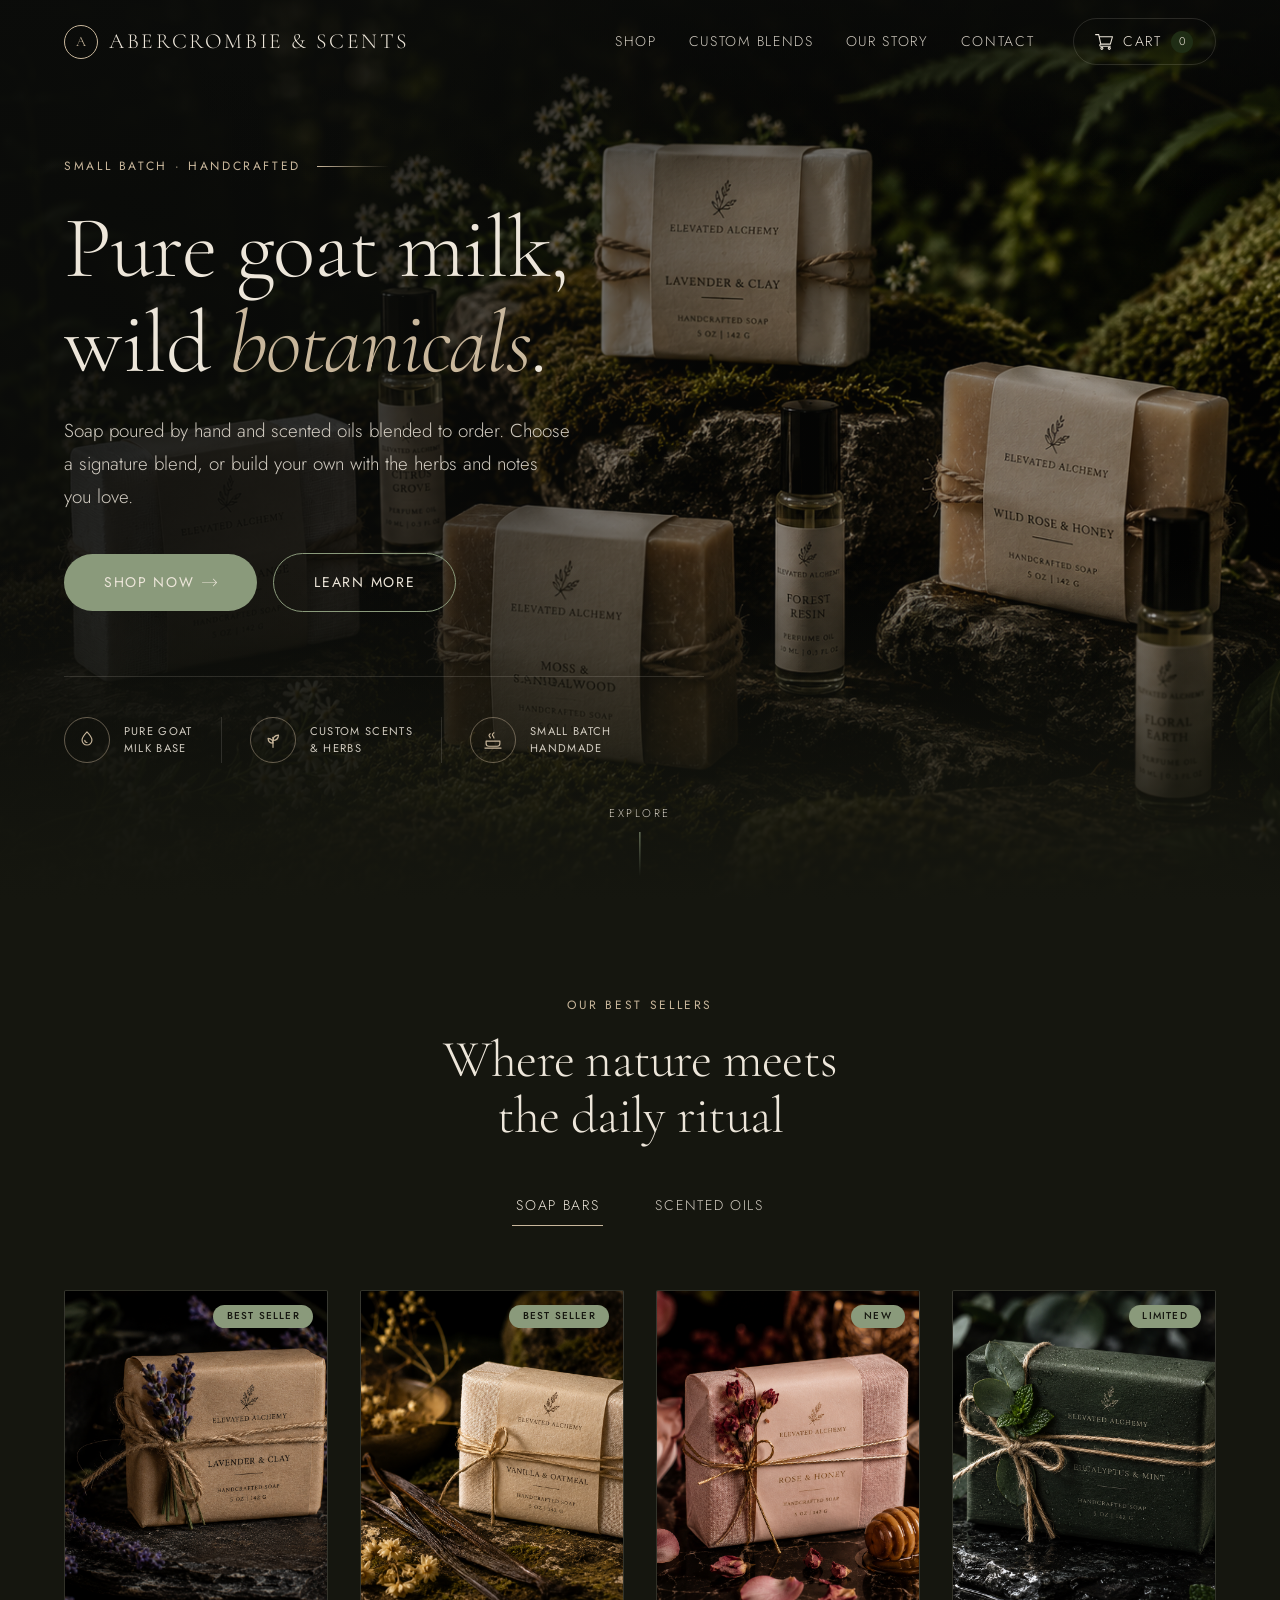
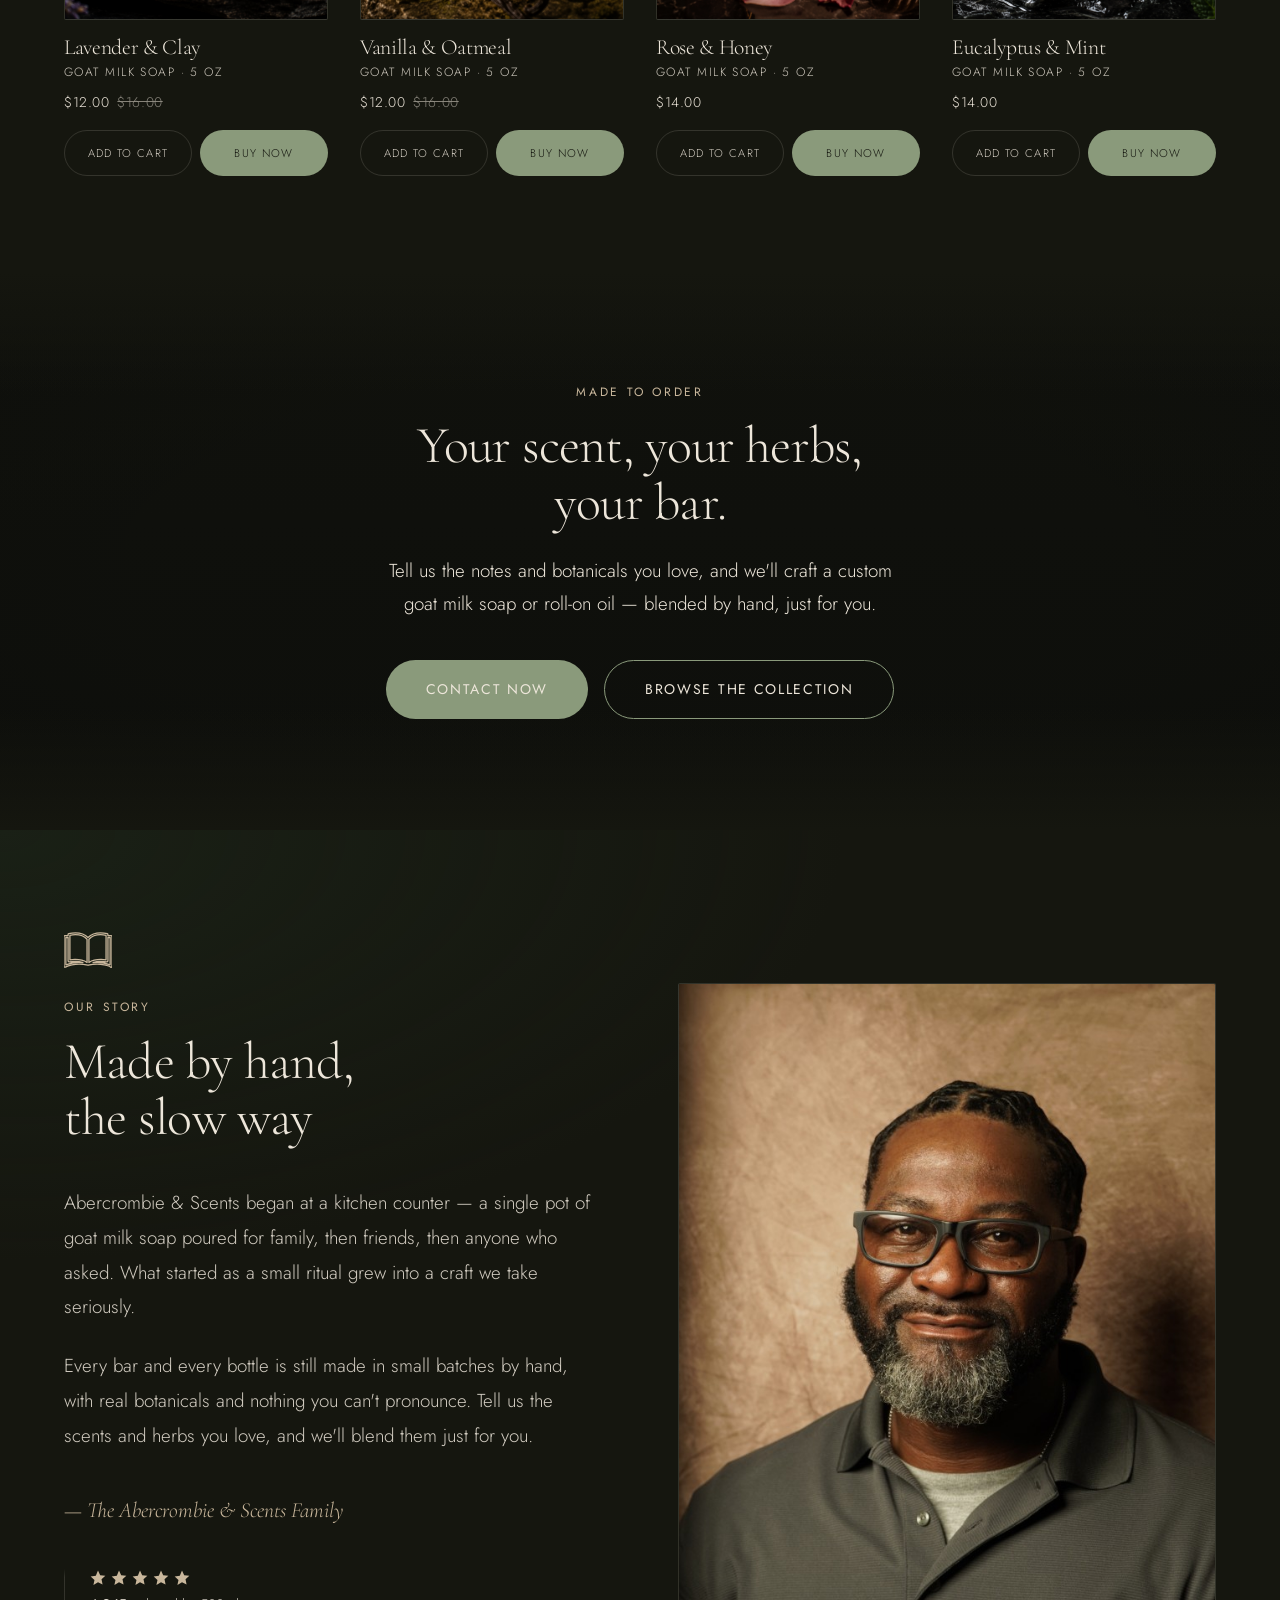
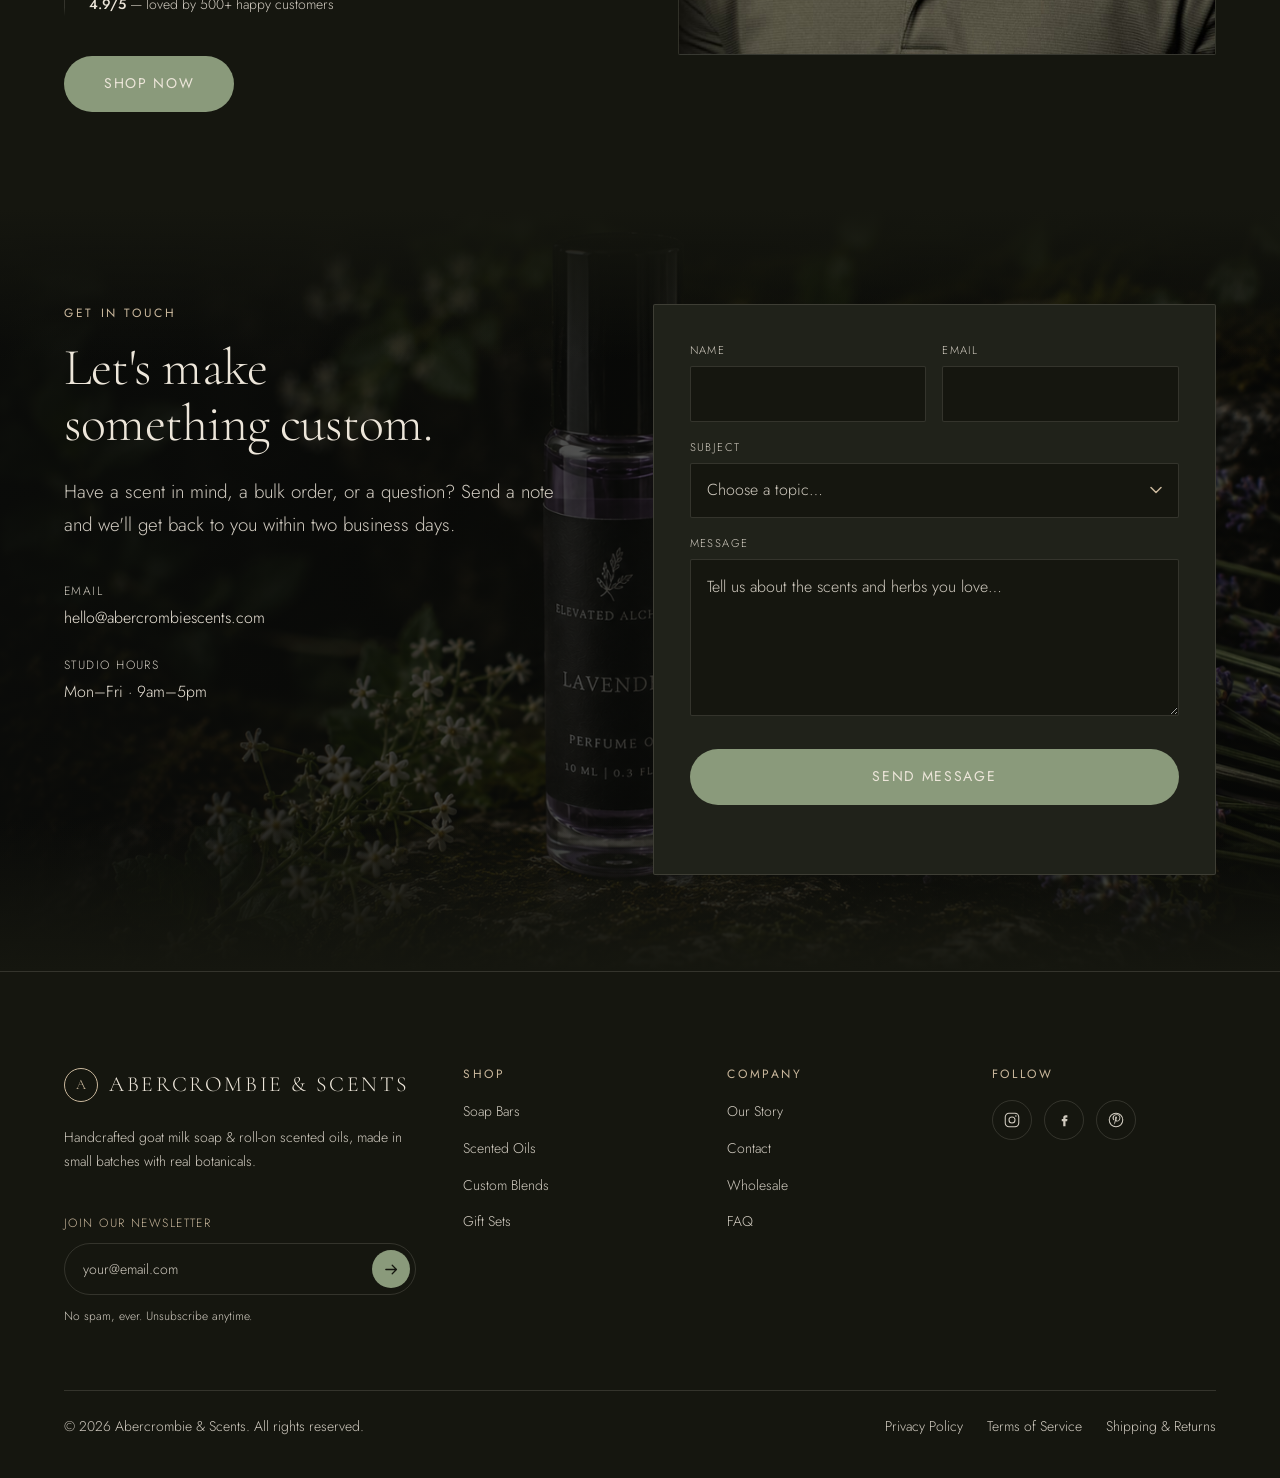
==== commit f45ff01a: "update" ====
--- a/index.html
+++ b/index.html
@@ -445,14 +445,31 @@
 
           <p class="story__sign">— The Abercrombie &amp; Scents Family</p>
 
+          <!-- Review rating — the vertical line is a decorative left accent -->
+          <div class="story__founder">
+            <span class="story__founder-divider" aria-hidden="true"></span>
+
+            <div class="story__reviews">
+              <div class="story__stars" role="img" aria-label="Rated 4.9 out of 5 stars">
+                <svg viewBox="0 0 24 24" aria-hidden="true"><path d="M12 2l2.9 6.3 6.9.8-5.1 4.7 1.4 6.8L12 17.8 5.9 21.4l1.4-6.8L2.2 9.9l6.9-.8z"/></svg>
+                <svg viewBox="0 0 24 24" aria-hidden="true"><path d="M12 2l2.9 6.3 6.9.8-5.1 4.7 1.4 6.8L12 17.8 5.9 21.4l1.4-6.8L2.2 9.9l6.9-.8z"/></svg>
+                <svg viewBox="0 0 24 24" aria-hidden="true"><path d="M12 2l2.9 6.3 6.9.8-5.1 4.7 1.4 6.8L12 17.8 5.9 21.4l1.4-6.8L2.2 9.9l6.9-.8z"/></svg>
+                <svg viewBox="0 0 24 24" aria-hidden="true"><path d="M12 2l2.9 6.3 6.9.8-5.1 4.7 1.4 6.8L12 17.8 5.9 21.4l1.4-6.8L2.2 9.9l6.9-.8z"/></svg>
+                <svg viewBox="0 0 24 24" aria-hidden="true"><path d="M12 2l2.9 6.3 6.9.8-5.1 4.7 1.4 6.8L12 17.8 5.9 21.4l1.4-6.8L2.2 9.9l6.9-.8z"/></svg>
+              </div>
+              <p class="story__reviews-text">
+                <strong>4.9/5</strong> — loved by 500+ happy customers
+              </p>
+            </div>
+          </div>
+
           <a class="btn btn--primary story__cta" href="#collection">Shop Now</a>
         </div>
 
-        <!-- Swap soap-4.png for a dedicated lifestyle/founder photo when ready -->
         <div class="story__media">
           <picture>
-            <img src="images/soap-4.png"
-                 alt="Handcrafted soap resting on wet stone with eucalyptus and mint" loading="lazy" />
+            <img src="images/damian-img.jpg"
+                 alt="Damian, founder of Abercrombie &amp; Scents" loading="lazy" />
           </picture>
         </div>
 
--- a/styles.css
+++ b/styles.css
@@ -740,6 +740,52 @@
   color: var(--color-tan);
 }
 
+/* --- Founder badge + review rating ------------------------------------- */
+.story__founder {
+  display: flex;
+  align-items: center;
+  gap: var(--space-md);
+  margin-top: var(--space-lg);
+}
+
+.story__founder-divider {
+  width: 1px;
+  align-self: stretch;
+  min-height: 46px;
+  background: linear-gradient(to bottom,
+    transparent 0%,
+    var(--border-hairline) 18%,
+    var(--border-hairline) 82%,
+    transparent 100%);
+}
+
+.story__reviews {
+  display: flex;
+  flex-direction: column;
+  gap: 0.35rem;
+}
+
+.story__stars {
+  display: inline-flex;
+  gap: 3px;
+  color: var(--color-tan);
+}
+.story__stars svg {
+  width: 18px;
+  height: 18px;
+  fill: currentColor;
+  stroke: none;
+}
+
+.story__reviews-text {
+  font-size: var(--fs-small);
+  color: var(--text-muted);
+}
+.story__reviews-text strong {
+  color: var(--text-primary);
+  font-weight: 500;
+}
+
 .story__cta {
   margin-top: var(--space-lg);
 }
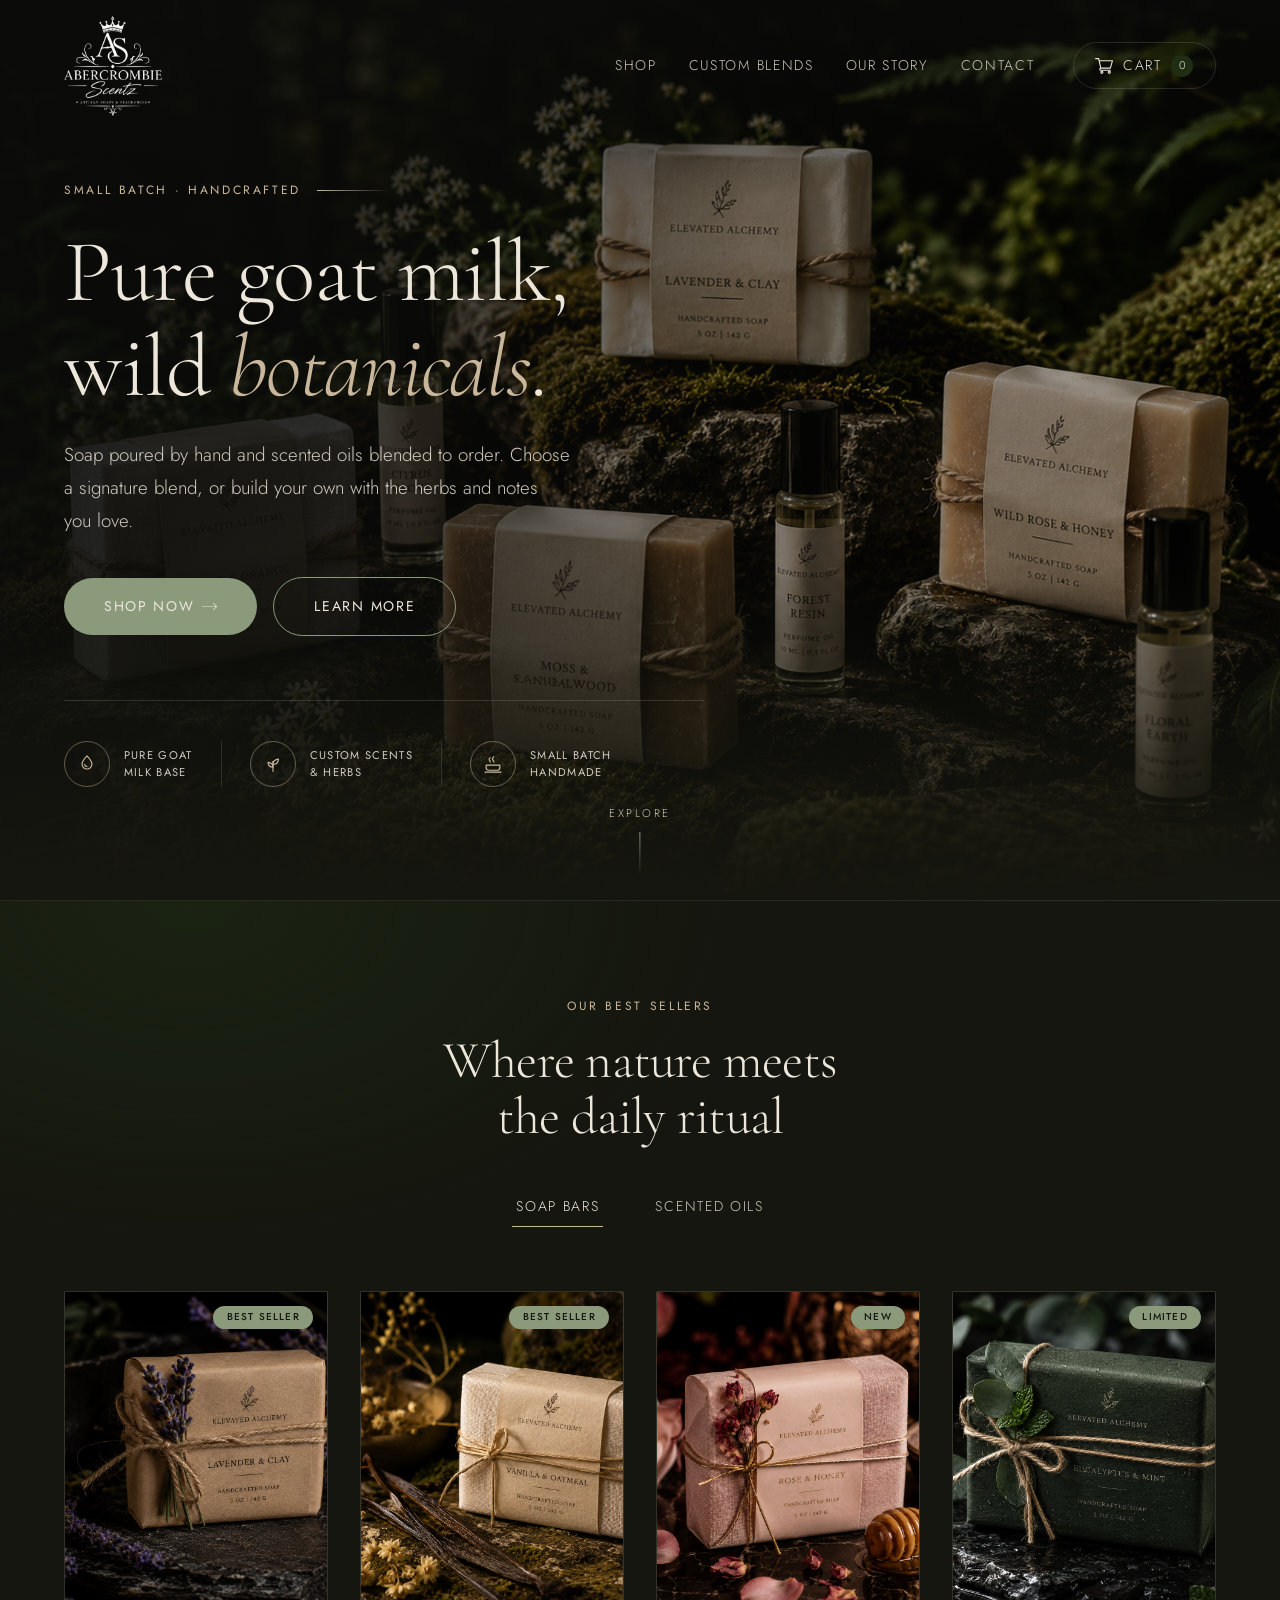
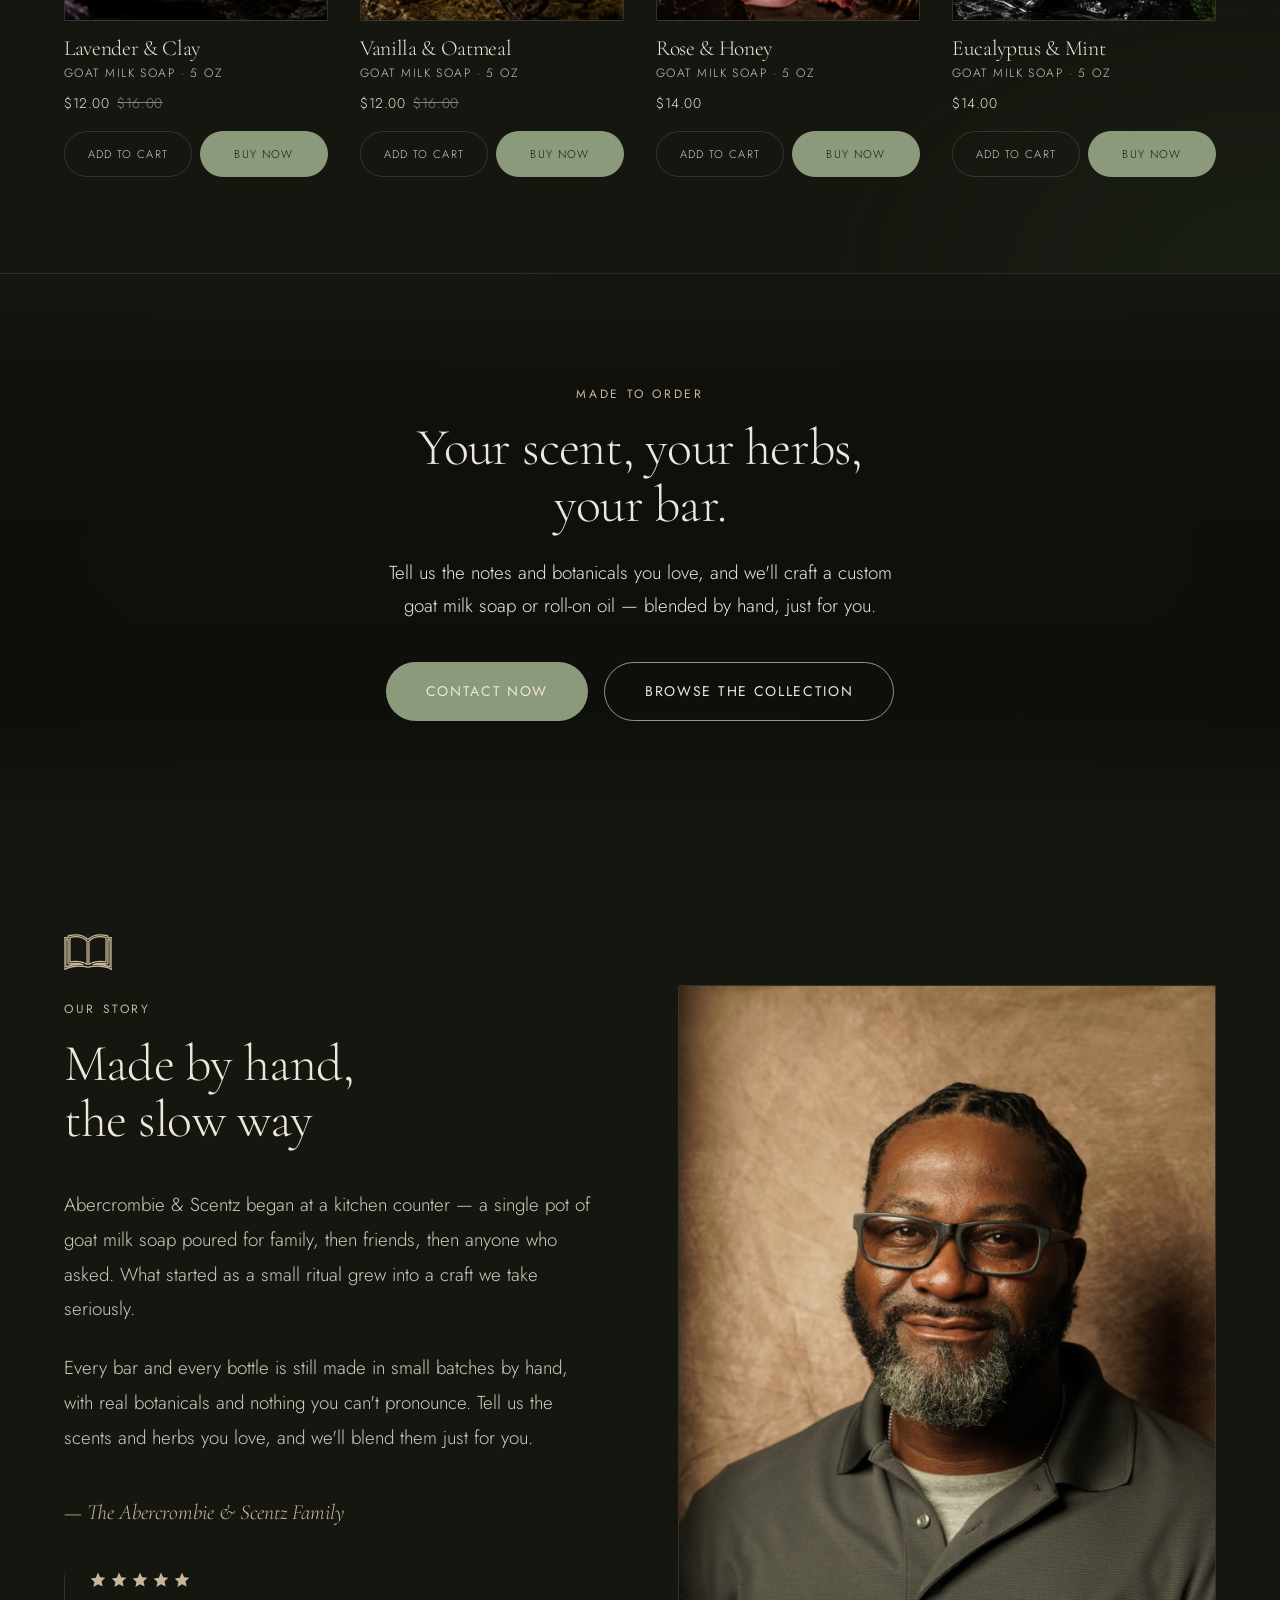
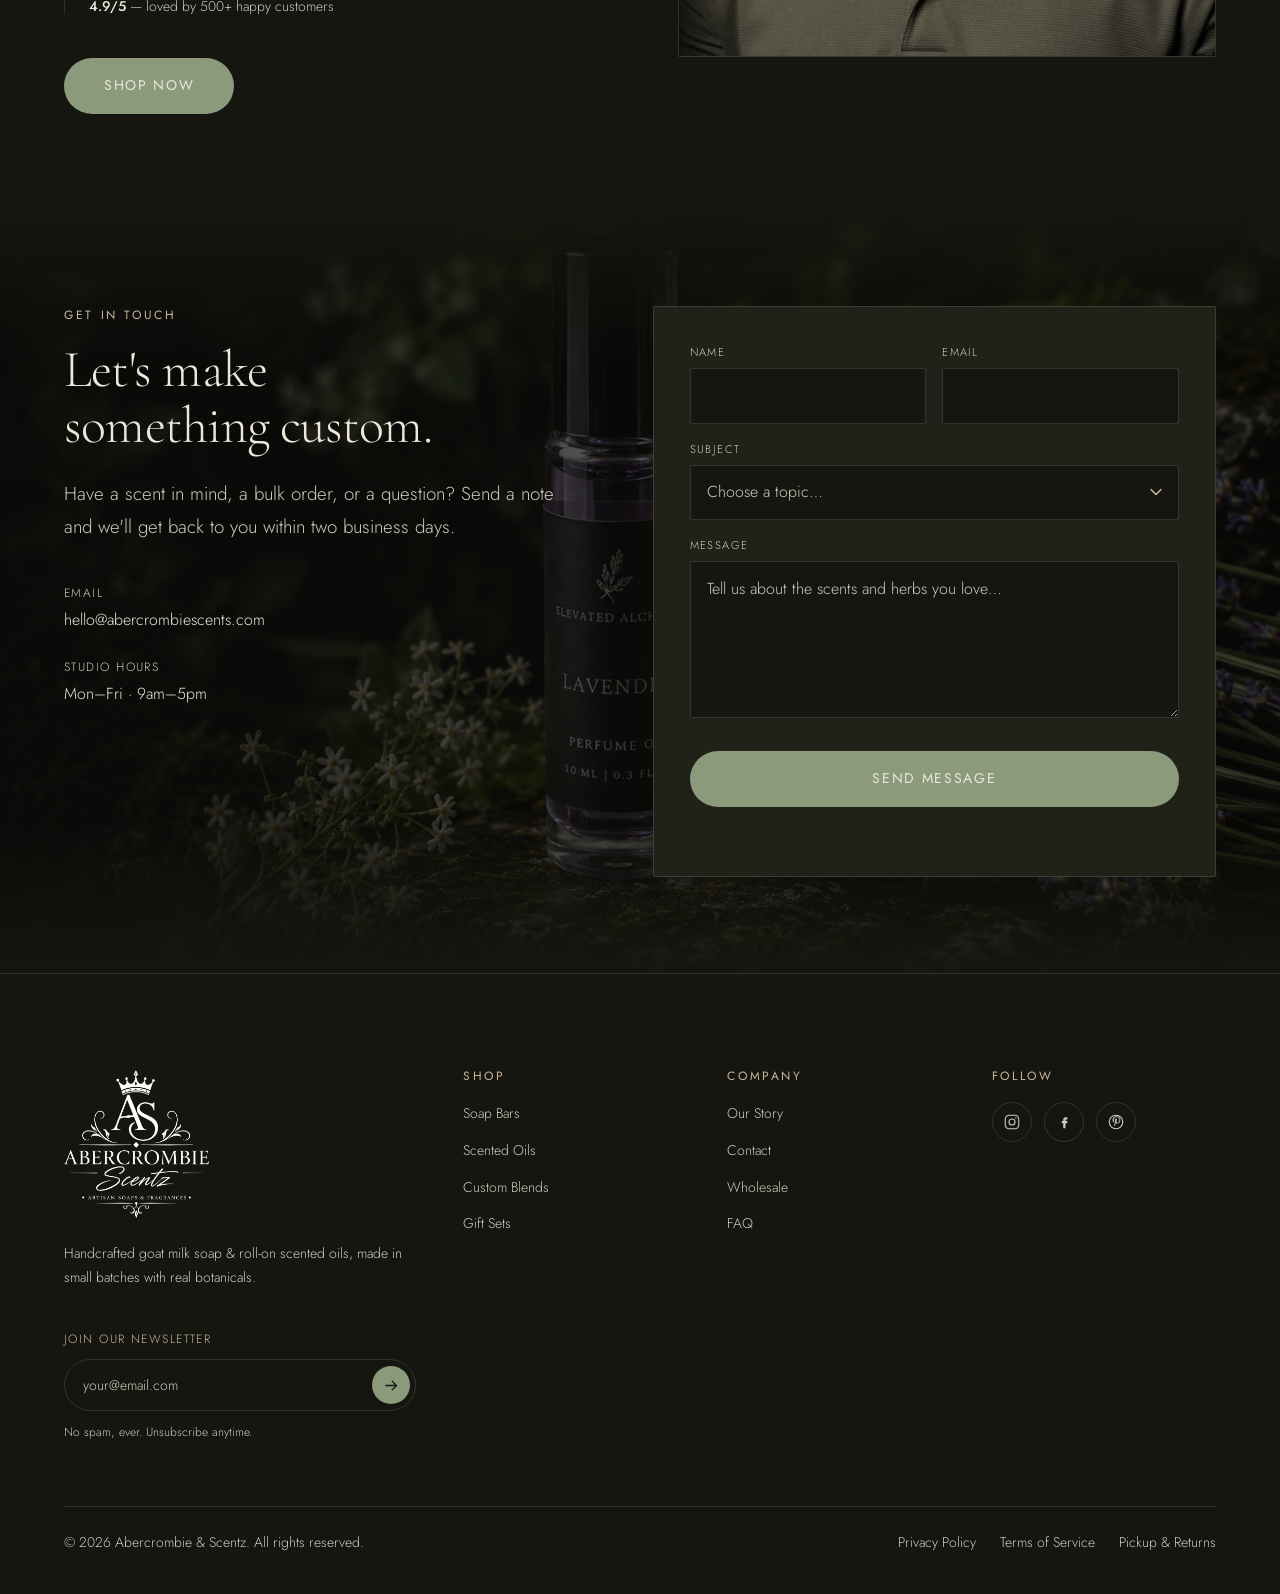
==== commit 0f36a36b: "Update" ====
--- a/index.html
+++ b/index.html
@@ -3,7 +3,7 @@
 <head>
   <meta charset="UTF-8" />
   <meta name="viewport" content="width=device-width, initial-scale=1.0" />
-  <title>Abercrombie &amp; Scents — Handcrafted Goat Milk Soap &amp; Scented Oils</title>
+  <title>Abercrombie &amp; Scentz — Handcrafted Goat Milk Soap &amp; Scented Oils</title>
   <meta name="description" content="Small-batch goat milk soap and roll-on scented oils, made by hand with botanicals. Custom scents and herbs on request." />
 
   <link rel="preconnect" href="https://fonts.googleapis.com" />
@@ -19,9 +19,8 @@
   <header class="nav" id="nav">
     <div class="container nav__inner">
 
-      <a class="nav__logo" href="#" aria-label="Abercrombie and Scents — home">
-        <span class="nav__mark" aria-hidden="true">A</span>
-        <span class="nav__wordmark">Abercrombie &amp; Scents</span>
+      <a class="nav__logo" href="#" aria-label="Abercrombie and Scentz — home">
+        <img class="nav__logo-img" src="images/logo-white.png" alt="" width="1113" height="1135" decoding="async" />
       </a>
 
       <button class="nav__toggle" id="nav-toggle" type="button"
@@ -434,7 +433,7 @@
           <h2 class="story__title">Made by hand,<br />the slow way</h2>
 
           <div class="story__body">
-            <p>Abercrombie &amp; Scents began at a kitchen counter — a single pot of
+            <p>Abercrombie &amp; Scentz began at a kitchen counter — a single pot of
             goat milk soap poured for family, then friends, then anyone who asked.
             What started as a small ritual grew into a craft we take seriously.</p>
 
@@ -443,7 +442,7 @@
             and herbs you love, and we'll blend them just for you.</p>
           </div>
 
-          <p class="story__sign">— The Abercrombie &amp; Scents Family</p>
+          <p class="story__sign">— The Abercrombie &amp; Scentz Family</p>
 
           <!-- Review rating — the vertical line is a decorative left accent -->
           <div class="story__founder">
@@ -469,7 +468,7 @@
         <div class="story__media">
           <picture>
             <img src="images/damian-img.jpg"
-                 alt="Damian, founder of Abercrombie &amp; Scents" loading="lazy" />
+                 alt="Damian, founder of Abercrombie &amp; Scentz" loading="lazy" />
           </picture>
         </div>
 
@@ -526,7 +525,7 @@
               <option value="" disabled selected>Choose a topic…</option>
               <option value="custom">Custom blend request</option>
               <option value="general">General question</option>
-              <option value="order">Order or shipping help</option>
+              <option value="order">Order or pickup help</option>
               <option value="wholesale">Wholesale &amp; bulk orders</option>
               <option value="other">Something else</option>
             </select>
@@ -555,9 +554,8 @@
       <div class="footer__top">
 
         <div class="footer__brand">
-          <a class="nav__logo" href="#hero" aria-label="Abercrombie and Scents — home">
-            <span class="nav__mark" aria-hidden="true">A</span>
-            <span class="nav__wordmark">Abercrombie &amp; Scents</span>
+          <a class="nav__logo" href="#hero" aria-label="Abercrombie and Scentz — home">
+            <img class="nav__logo-img" src="images/logo-white.png" alt="" width="1113" height="1135" decoding="async" loading="lazy" />
           </a>
           <p class="footer__tagline">
             Handcrafted goat milk soap &amp; roll-on scented oils, made in small
@@ -624,11 +622,11 @@
       </div>
 
       <div class="footer__bottom">
-        <p class="footer__copy">&copy; 2026 Abercrombie &amp; Scents. All rights reserved.</p>
+        <p class="footer__copy">&copy; 2026 Abercrombie &amp; Scentz. All rights reserved.</p>
         <div class="footer__legal">
           <a class="footer__link" href="#">Privacy Policy</a>
           <a class="footer__link" href="#">Terms of Service</a>
-          <a class="footer__link" href="#">Shipping &amp; Returns</a>
+          <a class="footer__link" href="#">Pickup &amp; Returns</a>
         </div>
       </div>
 
@@ -654,8 +652,8 @@
         <span>Subtotal</span>
         <span id="cart-subtotal">$0.00</span>
       </div>
-      <p class="drawer__note">Shipping &amp; taxes calculated at checkout.</p>
-      <a class="btn btn--primary drawer__checkout" href="checkout.html">Checkout</a>
+      <p class="drawer__note">No shipping &mdash; we&rsquo;ll arrange a time to meet up.</p>
+      <a class="btn btn--primary drawer__checkout" href="checkout.html">Request Order</a>
     </footer>
   </aside>
 
@@ -683,7 +681,7 @@
         </div>
 
         <div class="modal__actions">
-          <button class="btn btn--primary" type="button" id="qm-checkout">Proceed to Checkout</button>
+          <button class="btn btn--primary" type="button" id="qm-checkout">Request Order</button>
           <button class="btn btn--ghost" type="button" id="qm-add">Add to Cart</button>
         </div>
       </div>
--- a/css/global.css
+++ b/css/global.css
@@ -1,5 +1,5 @@
 /* ==========================================================================
-   ABERCROMBIE & SCENTS — GLOBAL
+   ABERCROMBIE & Scentz — GLOBAL
    Design tokens, reset, typography, and shared components.
    Page-specific styles live in styles.css
    ========================================================================== */
@@ -55,7 +55,8 @@
   /* Layout */
   --container-max: 1360px;
   --gutter: clamp(1.25rem, 5vw, 4rem);
-  --nav-height: 84px;
+  --logo-height: 100px;                              /* nav lockup height */
+  --nav-height: calc(var(--logo-height) + 2rem);     /* logo + breathing room */
 
   /* Effects */
   --radius-sm: 2px;
@@ -332,25 +333,11 @@
   flex-shrink: 0;
 }
 
-.nav__mark {
-  width: 34px;
-  height: 34px;
-  border: 1px solid var(--color-tan);
-  border-radius: 50%;
-  display: grid;
-  place-items: center;
-  font-family: var(--font-display);
-  font-size: 0.9rem;
-  color: var(--color-tan);
+.nav__logo-img {
+  height: var(--logo-height);
+  width: auto;
+  display: block;
   flex-shrink: 0;
-}
-
-.nav__wordmark {
-  font-family: var(--font-display);
-  font-size: clamp(1.05rem, 3vw, 1.35rem);
-  letter-spacing: var(--tracking-wide);
-  text-transform: uppercase;
-  line-height: 1;
 }
 
 /* --- Menu — inline row on desktop, drawer on mobile --------------------- */
@@ -457,7 +444,7 @@
 
 /* --- Mobile nav --------------------------------------------------------- */
 @media (max-width: 900px) {
-  :root { --nav-height: 72px; }
+  :root { --logo-height: 62px; }
 
   .nav__toggle { display: flex; }
 
@@ -528,6 +515,9 @@
 
 .footer__brand .nav__logo { margin-bottom: var(--space-md); }
 
+/* The footer has vertical room, so the lockup runs larger than in the nav. */
+.footer__brand .nav__logo-img { height: 148px; }
+
 .footer__tagline {
   color: var(--text-muted);
   font-size: var(--fs-small);
--- a/styles.css
+++ b/styles.css
@@ -1,5 +1,5 @@
 /* ==========================================================================
-   ABERCROMBIE & SCENTS — HOME PAGE
+   ABERCROMBIE & Scentz — HOME PAGE
    Page-specific styles only. Tokens, reset, buttons, and nav live in
    css/global.css
    ========================================================================== */
@@ -356,6 +356,11 @@
    -------------------------------------------------------------------------- */
 .shop {
   background-color: var(--bg-page);
+  background-image:
+    radial-gradient(60% 50% at 15% 0%, rgba(31, 45, 21, 0.55), transparent 70%),
+    radial-gradient(50% 40% at 100% 100%, rgba(30, 42, 28, 0.45), transparent 70%);
+  border-top: 1px solid rgba(138, 154, 123, 0.15);
+  border-bottom: 1px solid rgba(138, 154, 123, 0.15);
 }
 
 .shop__head {
@@ -684,11 +689,6 @@
 /* --------------------------------------------------------------------------
    OUR STORY
    -------------------------------------------------------------------------- */
-.story {
-  background:
-    radial-gradient(120% 80% at 0% 0%, rgba(30, 42, 28, 0.5) 0%, transparent 55%),
-    var(--bg-page);
-}
 
 .story__grid {
   display: grid;
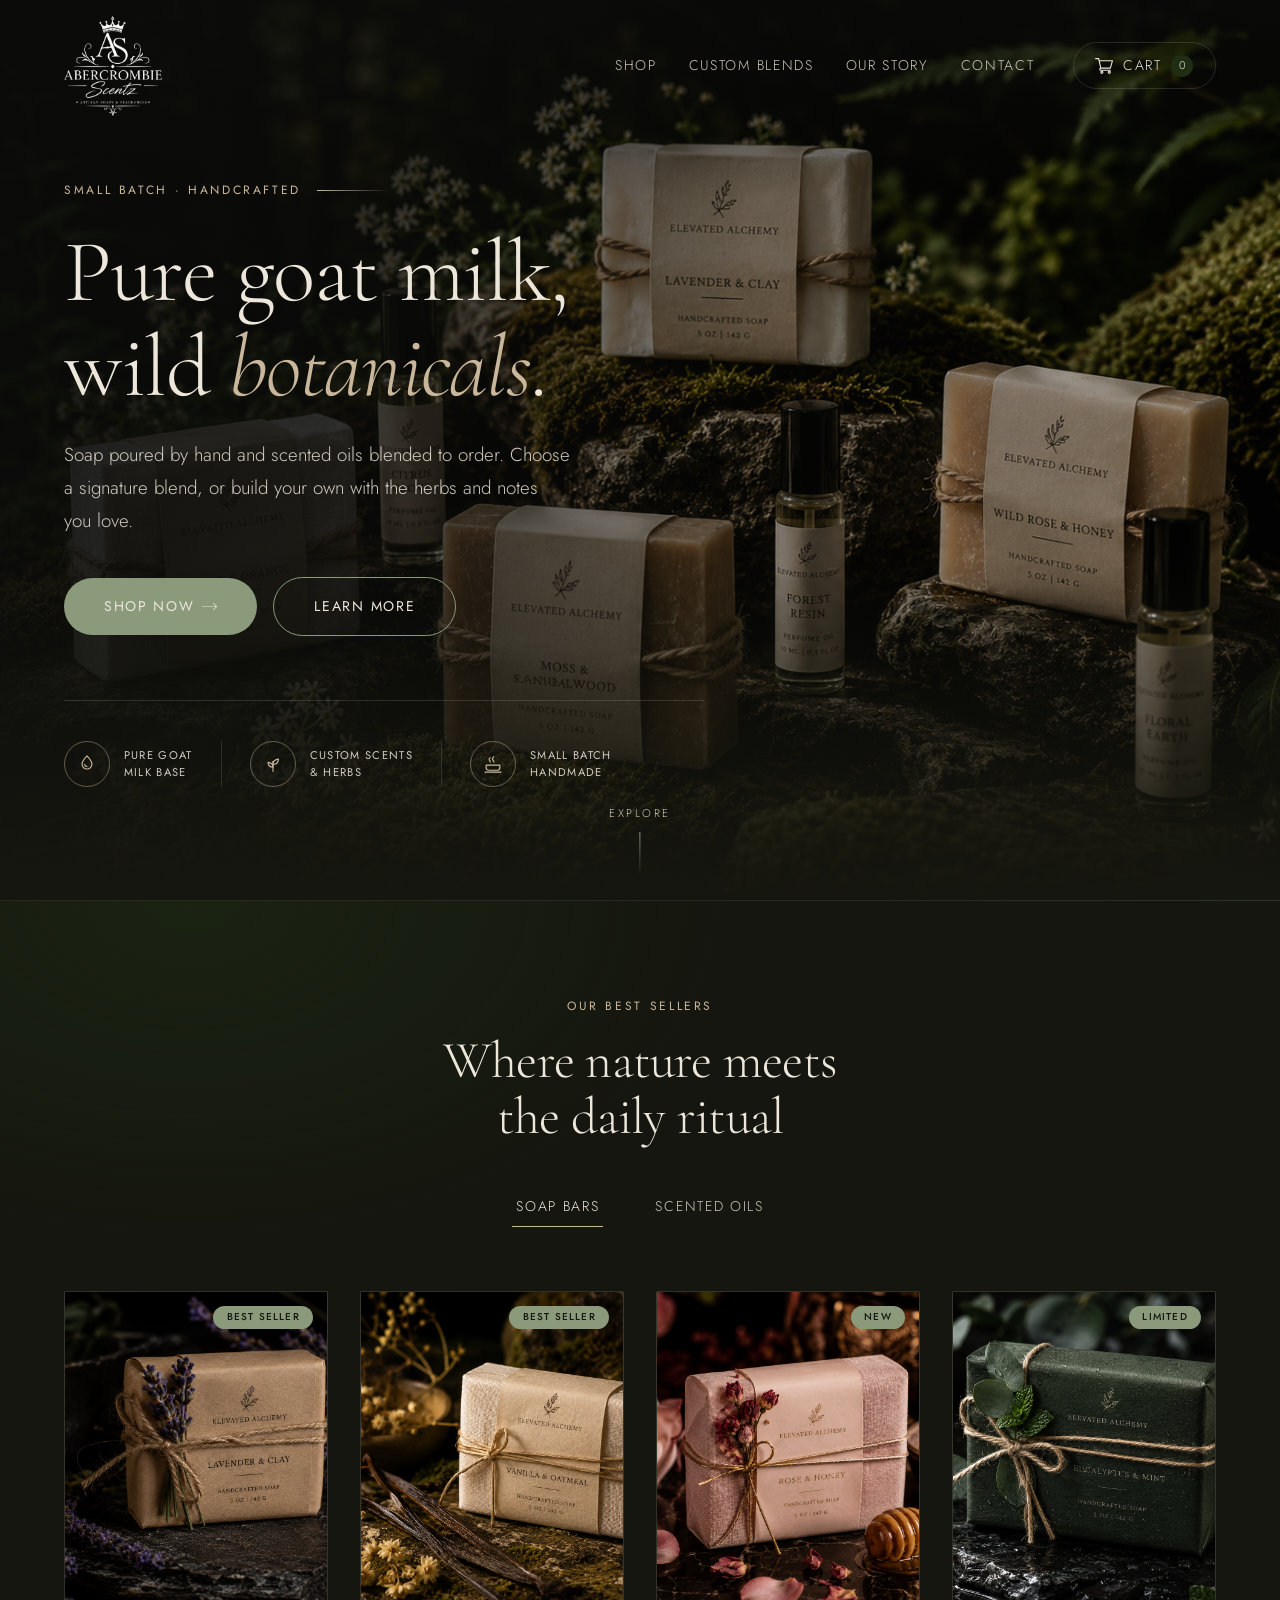
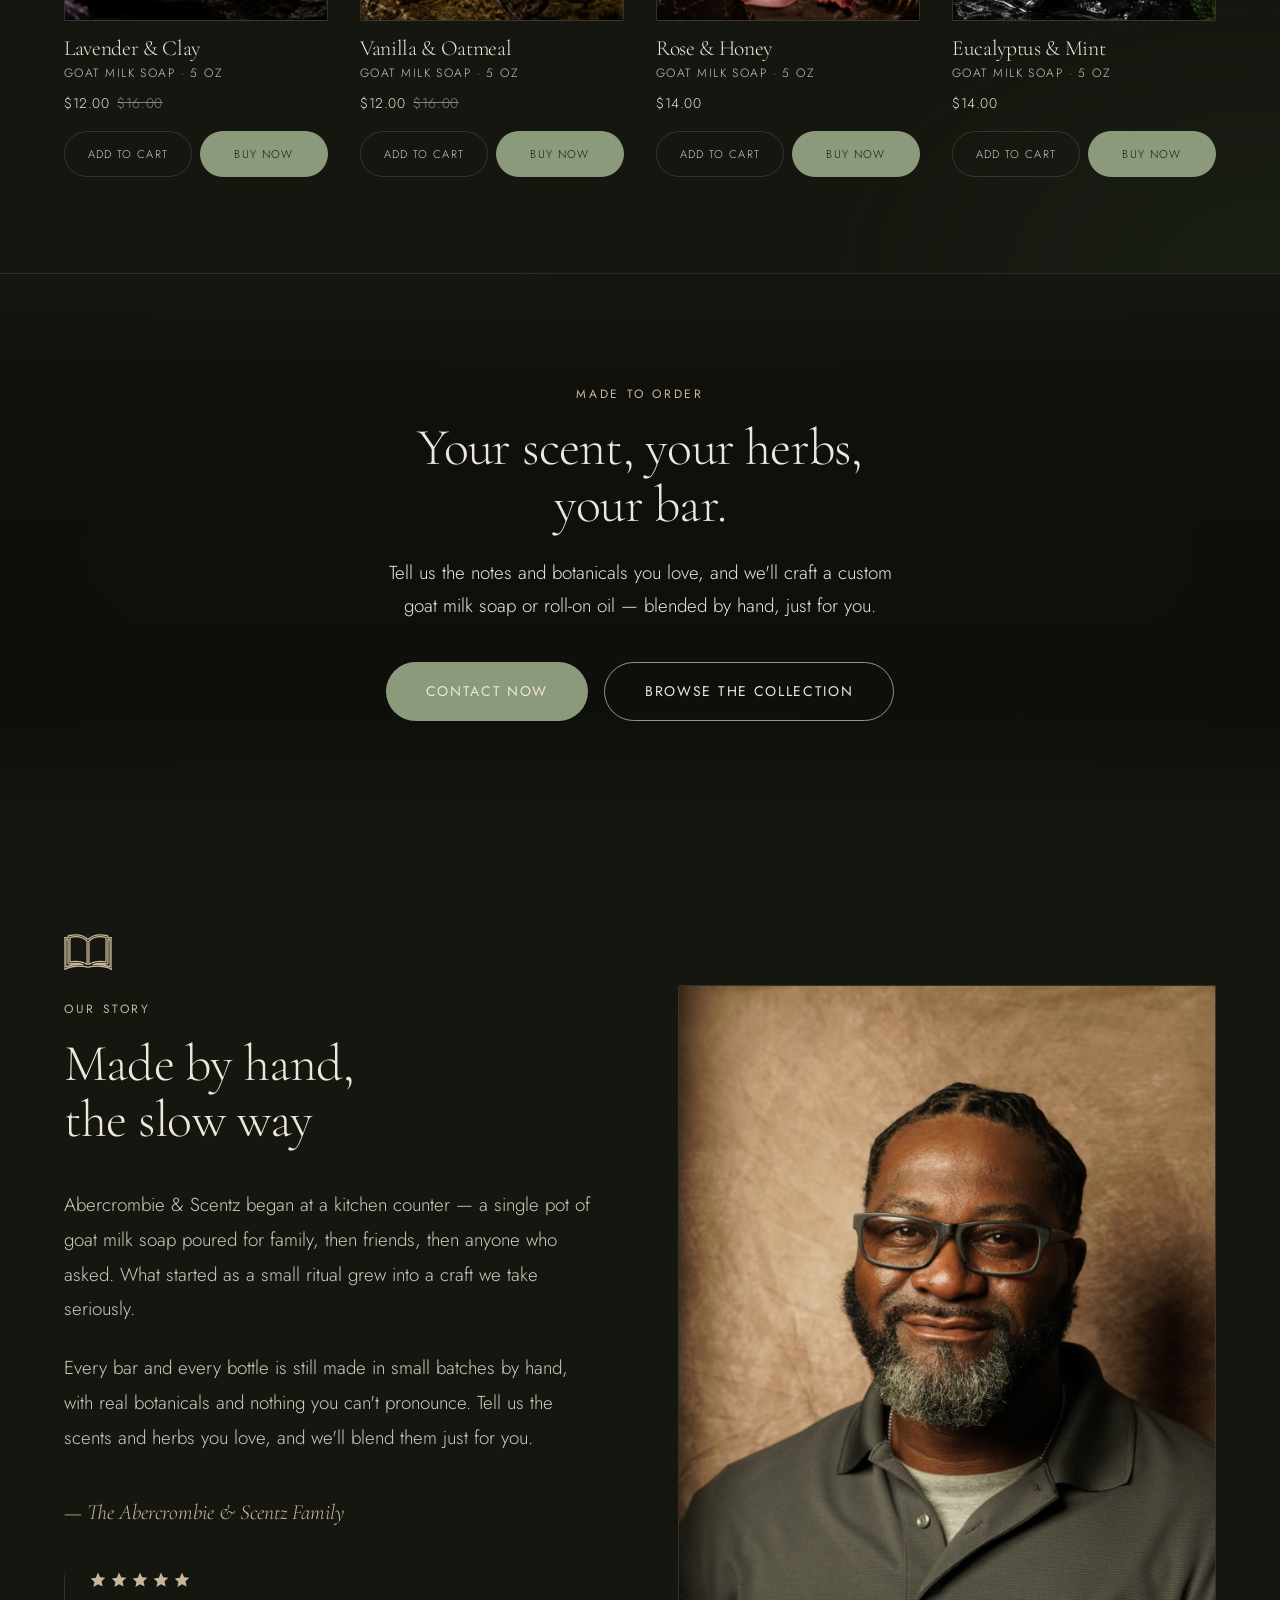
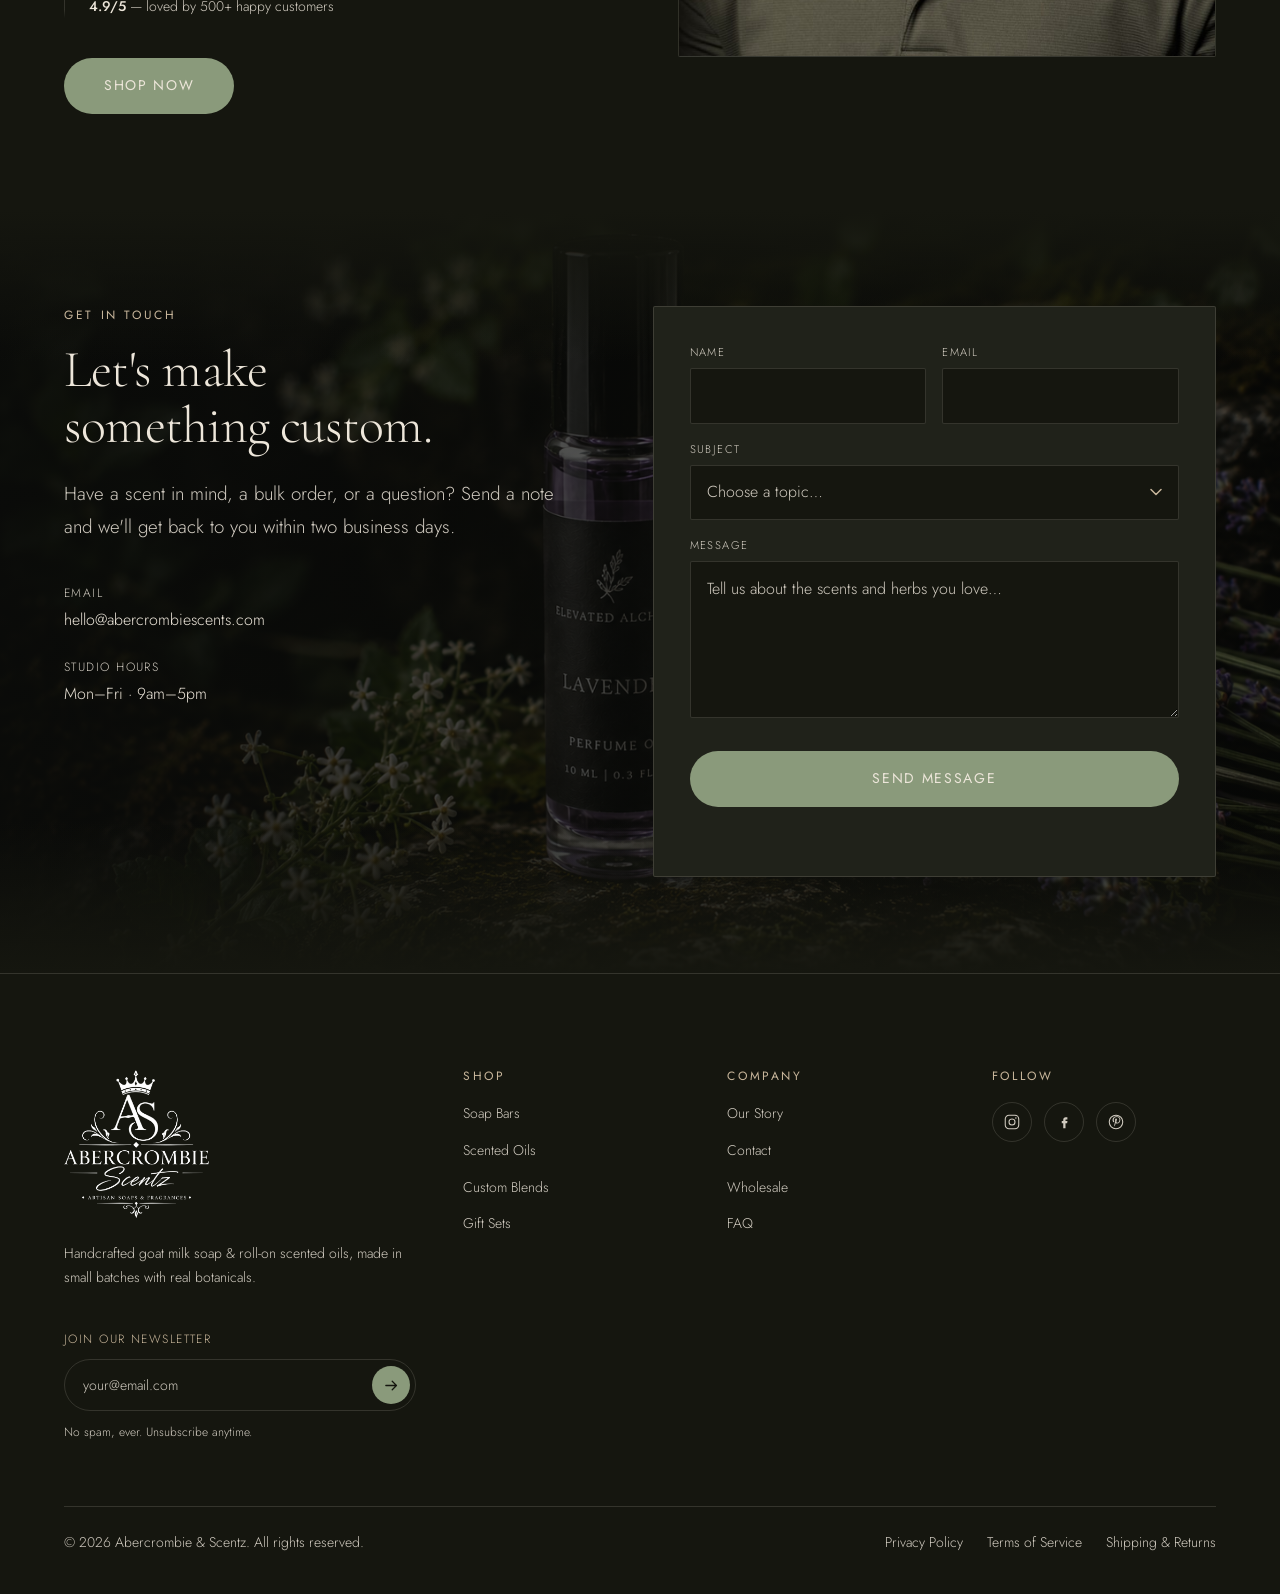
==== commit f7160055: "Update" ====
--- a/index.html
+++ b/index.html
@@ -507,7 +507,9 @@
           </ul>
         </div>
 
-        <form class="contact__form" id="contact-form" novalidate>
+        <form class="contact__form" id="contact-form"
+              action="https://formspree.io/f/xbgjodqd" method="POST" novalidate>
+          <input type="hidden" name="_subject" value="New contact message — Abercrombie &amp; Scentz" />
           <div class="field-row">
             <label class="field">
               <span class="field__label">Name</span>
@@ -525,7 +527,7 @@
               <option value="" disabled selected>Choose a topic…</option>
               <option value="custom">Custom blend request</option>
               <option value="general">General question</option>
-              <option value="order">Order or pickup help</option>
+              <option value="order">Order or shipping help</option>
               <option value="wholesale">Wholesale &amp; bulk orders</option>
               <option value="other">Something else</option>
             </select>
@@ -626,7 +628,7 @@
         <div class="footer__legal">
           <a class="footer__link" href="#">Privacy Policy</a>
           <a class="footer__link" href="#">Terms of Service</a>
-          <a class="footer__link" href="#">Pickup &amp; Returns</a>
+          <a class="footer__link" href="#">Shipping &amp; Returns</a>
         </div>
       </div>
 
@@ -652,8 +654,8 @@
         <span>Subtotal</span>
         <span id="cart-subtotal">$0.00</span>
       </div>
-      <p class="drawer__note">No shipping &mdash; we&rsquo;ll arrange a time to meet up.</p>
-      <a class="btn btn--primary drawer__checkout" href="checkout.html">Request Order</a>
+      <p class="drawer__note">Shipping or local pickup, chosen at checkout.</p>
+      <a class="btn btn--primary drawer__checkout" href="checkout.html">Checkout</a>
     </footer>
   </aside>
 
@@ -681,7 +683,7 @@
         </div>
 
         <div class="modal__actions">
-          <button class="btn btn--primary" type="button" id="qm-checkout">Request Order</button>
+          <button class="btn btn--primary" type="button" id="qm-checkout">Proceed to Checkout</button>
           <button class="btn btn--ghost" type="button" id="qm-add">Add to Cart</button>
         </div>
       </div>
--- a/css/global.css
+++ b/css/global.css
@@ -230,6 +230,10 @@
 /* --------------------------------------------------------------------------
    5b. FORM FIELDS  (shared — used on checkout + contact)
    -------------------------------------------------------------------------- */
+/* Any rule that sets `display` outranks the browser's [hidden] rule, so JS
+   toggling `.hidden = true` silently does nothing. Make [hidden] win. */
+[hidden] { display: none !important; }
+
 .field {
   display: block;
   margin-bottom: var(--space-sm);
--- a/styles.css
+++ b/styles.css
@@ -932,6 +932,7 @@
   min-height: 1.2em;
 }
 .contact__note.is-success { color: var(--color-sage); }
+.contact__note.is-error   { color: #E0876F; }
 
 @media (max-width: 760px) {
   .contact__grid { grid-template-columns: 1fr; }
